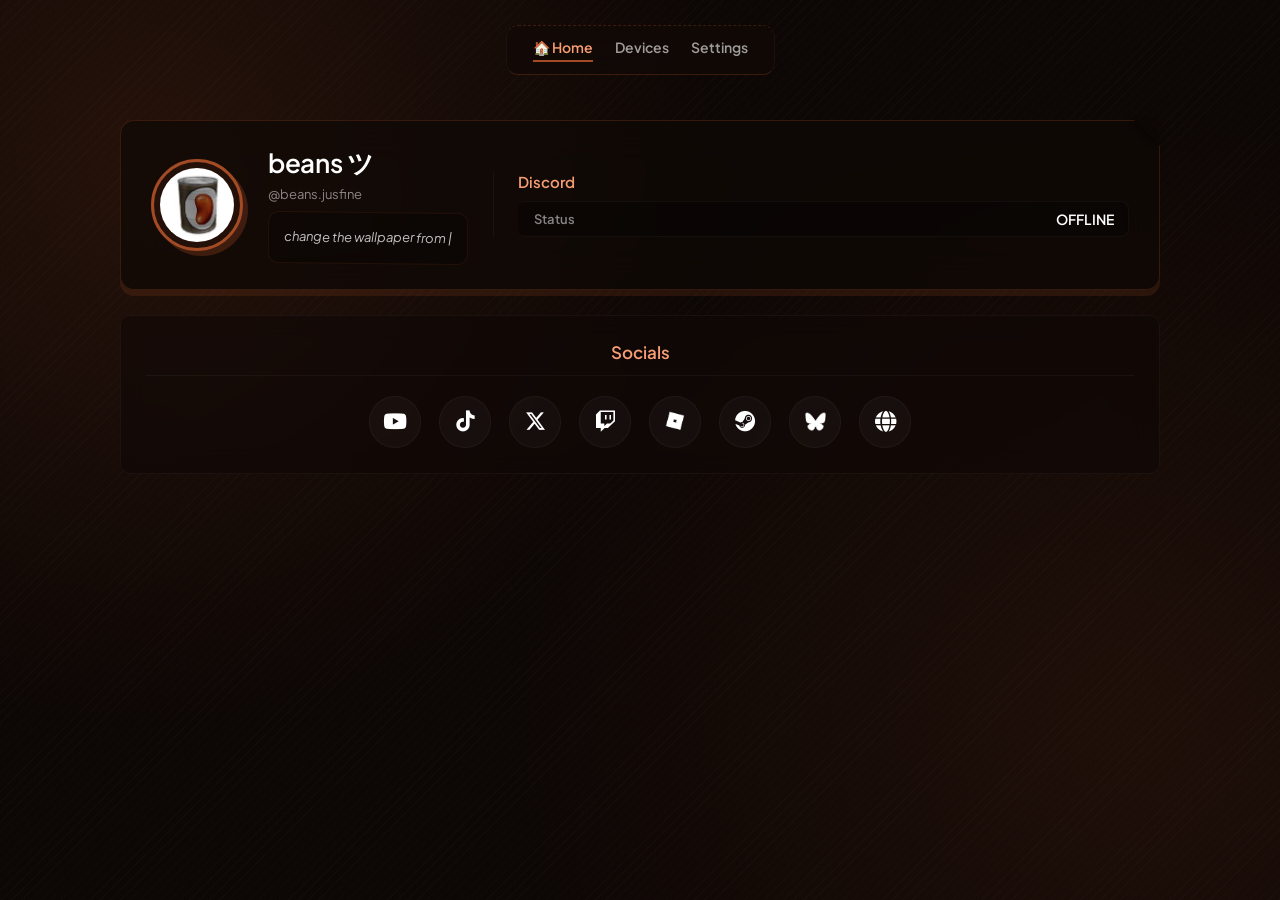
==== index.html @ 4b9abac9 "Updated the "secret" easter egg" ====
<!DOCTYPE html>
<html lang="en">
<head>
    <meta charset="UTF-8">
    <meta name="viewport" content="width=device-width, initial-scale=1.0">
    <title>beans ツ</title>
    <link rel="preconnect" href="https://fonts.googleapis.com">
    <link rel="preconnect" href="https://fonts.gstatic.com" crossorigin>
    <link href="https://fonts.googleapis.com/css2?family=Fraunces:opsz,wght@9..144,500;9..144,600;9..144,700&family=Inter:wght@400;500;600;700&family=Plus+Jakarta+Sans:wght@400;500;600;700&family=Press+Start+2P&family=Roboto:wght@400;500;700&display=swap" rel="stylesheet">
    <link rel="stylesheet" href="https://cdnjs.cloudflare.com/ajax/libs/font-awesome/6.5.2/css/all.min.css">
    <link rel="stylesheet" href="./style.css">
    <noscript><style>body { opacity: 1 !important; }</style></noscript>
</head>
<body>

    <nav class="nav-bar">
        <a href="index.html" class="nav-item active" data-i18n="navHome">🏠 Home</a>
        <a href="devices.html" class="nav-item" data-i18n="navDevices">Devices</a>
        <a href="beans-stuff.html" class="nav-item nav-secret" data-i18n="navBeansStuff">🫘 Beans Stuff</a>
        <a href="settings.html" class="nav-item" data-i18n="navSettings">Settings</a>
    </nav>

    <div class="dashboard-container">
        
        <aside class="profile-card">
            <div class="avatar-ring" id="avatar-ring">
                <img src="icons/pfp.png" alt="Beans's Avatar" class="profile-avatar">
            </div>
            <div class="profile-card-info">
                <h1 class="profile-name">beans ツ</h1>
                <p class="profile-tag">@beans.jusfine</p>
                <div class="quote-bubble">
                    <p data-i18n="quote">"i am just a can of beans, what did you think I was?"</p>
                </div>
            </div>
            <div class="profile-card-status">
                <h3 class="box-title" data-i18n="titleDiscord">Discord</h3>
                <div class="activity-matrix">

                    <div class="activity-node dnd">
                        <span class="node-label">Status</span>
                        <span class="node-value" id="discord-status">OFFLINE</span>
                    </div>

                    <div class="activity-node gaming" id="activity-node" style="display: none; flex-direction: column; align-items: stretch; gap: 6px;">
                        <div style="display: flex; justify-content: space-between; align-items: center;">
                            <span class="node-label" id="activity-label">Playing / Watching</span>
                            <span class="node-value" id="activity-value">Nothing rn</span>
                        </div>
                        <div class="spotify-progress" id="activity-progress" style="display: none; align-items: center; gap: 8px;">
                            <span id="activity-elapsed" style="font-size: 10px; opacity: 0.6; min-width: 32px;">0:00</span>
                            <div class="spotify-bar-container" style="margin-top: 0; flex: 1;">
                                <div class="spotify-bar" id="activity-bar-fill"></div>
                            </div>
                            <span id="activity-total" style="font-size: 10px; opacity: 0.6; min-width: 32px; text-align: right;">0:00</span>
                        </div>
                    </div>

                    <div class="activity-node spotify" id="spotify-node" style="display: none; align-items: center; gap: 12px; margin-top: 8px;">
                        <img src="" alt="Album Art" id="spotify-art" style="width: 42px; height: 42px; border-radius: 6px; object-fit: cover; flex-shrink: 0;">
                        <div style="display: flex; flex-direction: column; gap: 2px; flex: 1; min-width: 160px;">
                            <span class="node-label" style="font-size: 11px; opacity: 0.7;">Listening to Spotify</span>
                            <span class="node-value" id="spotify-title" style="font-size: 13px; font-weight: 600; line-height: 1.2;">Track Title</span>
                            <span id="spotify-artist" style="font-size: 11px; opacity: 0.8;">by Artist</span>
                            <div class="spotify-progress" style="display: flex; align-items: center; gap: 8px; margin-top: 4px;">
                                <span id="spotify-elapsed" style="font-size: 10px; opacity: 0.6; min-width: 32px;">0:00</span>
                                <div class="spotify-bar-container" style="margin-top: 0; flex: 1;">
                                    <div class="spotify-bar" id="spotify-bar-fill"></div>
                                </div>
                                <span id="spotify-total" style="font-size: 10px; opacity: 0.6; min-width: 32px; text-align: right;">0:00</span>
                            </div>
                        </div>
                    </div>

                </div>
            </div>
        </aside>

        <main class="content-stream">
            
            <section id="home" class="page-section">
                
                <section class="dash-box">
                    <h3 class="box-title box-title-center" data-i18n="titleSocials">Socials</h3>
                    <div class="link-strips">
                        <a href="https://youtube.com/@beans.jusfine?si=p0Y1LlmMPey6sGk3" target="_blank" rel="noopener noreferrer" class="strip-item">
                            <i class="fa-brands fa-youtube"></i>
                            <span class="social-label">YouTube</span>
                        </a>
                        <a href="javascript:void(0)" onclick="openTikTokModal()" class="strip-item">
                            <i class="fa-brands fa-tiktok"></i>
                            <span class="social-label">TikTok</span>
                        </a>
                        <a href="https://x.com/beans_jusfine" target="_blank" rel="noopener noreferrer" class="strip-item">
                            <i class="fa-brands fa-x-twitter"></i>
                            <span class="social-label">X / Twitter</span>
                        </a>
                        <a href="https://www.twitch.tv/beansjusfinettv" target="_blank" rel="noopener noreferrer" class="strip-item">
                            <i class="fa-brands fa-twitch"></i>
                            <span class="social-label">Twitch</span>
                        </a>
                        <a href="https://www.roblox.com/users/4248417181/profile" target="_blank" rel="noopener noreferrer" class="strip-item">
                            <img src="icons/roblox.png" alt="Roblox" class="strip-icon-img">
                            <span class="social-label">Roblox</span>
                        </a>
                        <a href="https://steamcommunity.com/id/beans_jusfine/" target="_blank" rel="noopener noreferrer" class="strip-item">
                            <i class="fa-brands fa-steam"></i>
                            <span class="social-label">Steam</span>
                        </a>
                        <a href="https://bsky.app/profile/beans-jusfine.bsky.social" target="_blank" rel="noopener noreferrer" class="strip-item">
                            <img src="icons/bsky.png" alt="Bluesky" class="strip-icon-img">
                            <span class="social-label">Bluesky</span>
                        </a>
                        <a href="https://sites.google.com/view/beans-games" target="_blank" rel="noopener noreferrer" class="strip-item">
                            <i class="fa-solid fa-globe"></i>
                            <span class="social-label">Unblocked Games Site</span>
                        </a>
                    </div>
                </section>

            </section>

        </main>
    </div>

    <div id="tiktok-modal" style="display: none; position: fixed; inset: 0; background: rgba(0, 0, 0, 0.4); backdrop-filter: blur(8px); -webkit-backdrop-filter: blur(8px); z-index: 1000; align-items: center; justify-content: center; padding: 20px;">
        <div style="background: rgba(var(--accent-rgb), 0.25); border: 1px solid rgba(255, 255, 255, 0.15); border-radius: 16px; padding: 20px; width: 100%; max-width: 320px; box-shadow: 0 8px 32px rgba(0,0,0,0.3); backdrop-filter: blur(12px); -webkit-backdrop-filter: blur(12px); color: #fff; position: relative;">
            <div style="display: flex; justify-content: space-between; align-items: center; margin-bottom: 16px;">
                <h4 style="margin: 0; font-size: 18px; font-weight: 600;">TikTok</h4>
                <button onclick="closeTikTokModal()" style="background: none; border: none; color: rgba(255, 255, 255, 0.8); font-size: 18px; cursor: pointer; padding: 0; line-height: 1;">✕</button>
            </div>
            <div style="display: flex; flex-direction: column; gap: 10px;">
                <a href="https://www.tiktok.com/@beans.jusfine" target="_blank" rel="noopener noreferrer" style="color: var(--accent-glow); text-decoration: underline; font-size: 14px; font-weight: 500;">Main Account</a>
                <a href="https://www.tiktok.com/@6splus.hype" target="_blank" rel="noopener noreferrer" style="color: var(--accent-glow); text-decoration: underline; font-size: 14px; font-weight: 500;">Alt Account</a>
            </div>
        </div>
    </div>

    <script src="./settings.js"></script>
    <script>
        const DISCORD_ID = "1157101597000749086"; 

        function openTikTokModal() {
            document.getElementById('tiktok-modal').style.display = 'flex';
        }

        function closeTikTokModal() {
            document.getElementById('tiktok-modal').style.display = 'none';
        }

        window.onclick = function(event) {
            const modal = document.getElementById('tiktok-modal');
            if (event.target === modal) {
                closeTikTokModal();
            }
        };

        async function fetchLanyardData() {
            try {
                const res = await fetch(`https://api.lanyard.rest/v1/users/${DISCORD_ID}`);
                const response = await res.json();
                
                if (!response.success || !response.data) return;
                const data = response.data;
                
                const avatarRing = document.getElementById('avatar-ring');
                if (avatarRing) {
                    const status = data.discord_status || 'offline';
                    avatarRing.classList.remove('online', 'idle', 'dnd', 'offline');
                    avatarRing.classList.add(status);
                }

                const statusEl = document.getElementById('discord-status');
                statusEl.innerText = data.discord_status.toUpperCase().replace('DND', 'DO NOT DISTURB');
                
                const activityNode = document.getElementById('activity-node');
                const activityValue = document.getElementById('activity-value');
                const activityProgress = document.getElementById('activity-progress');
                
                if (data.activities && data.activities.length > 0) {
                    const customAct = data.activities.find(act => 
                        act.id !== 'spotify' && 
                        act.name.toLowerCase() !== 'spotify' && 
                        act.type !== 4
                    );
                    if (customAct) {
                        activityValue.innerText = customAct.details ? `${customAct.name} (${customAct.details})` : customAct.name;
                        activityNode.style.display = 'flex';

                        // Not every Rich Presence integration provides timestamps
                        // (e.g. many games only send a start time, some send none at all).
                        if (customAct.timestamps && customAct.timestamps.start && customAct.timestamps.end) {
                            trackedTimestamps.activity = { start: customAct.timestamps.start, end: customAct.timestamps.end };
                            activityProgress.style.display = 'flex';
                        } else {
                            trackedTimestamps.activity = null;
                            activityProgress.style.display = 'none';
                        }
                    } else {
                        activityNode.style.display = 'none';
                        trackedTimestamps.activity = null;
                    }
                } else {
                    activityNode.style.display = 'none';
                    trackedTimestamps.activity = null;
                }
                
                const spotifyNode = document.getElementById('spotify-node');
                if (data.listening_to_spotify && data.spotify) {
                    document.getElementById('spotify-art').src = data.spotify.album_art_url;
                    document.getElementById('spotify-title').innerText = data.spotify.track_id ? data.spotify.song : 'Track Title';
                    document.getElementById('spotify-artist').innerText = `by ${data.spotify.artist}`;
                    spotifyNode.style.display = 'flex';

                    if (data.spotify.timestamps && data.spotify.timestamps.start && data.spotify.timestamps.end) {
                        trackedTimestamps.spotify = { start: data.spotify.timestamps.start, end: data.spotify.timestamps.end };
                    } else {
                        trackedTimestamps.spotify = null;
                    }

                    if (data.spotify.track_id) {
                        spotifyNode.dataset.url = `https://open.spotify.com/track/${data.spotify.track_id}`;
                        spotifyNode.dataset.label = data.spotify.song || 'this track';
                        spotifyNode.style.cursor = 'pointer';
                    } else {
                        delete spotifyNode.dataset.url;
                        spotifyNode.style.cursor = 'default';
                    }
                } else {
                    spotifyNode.style.display = 'none';
                    trackedTimestamps.spotify = null;
                }

                updateProgressBars();
            } catch (err) {
                console.error("Failed linking live presence profiles:", err);
            }
        }

        function handleActivityClick(e) {
            const node = e.currentTarget;
            const url = node.dataset.url;
            if (!url) return;
            const label = node.dataset.label || 'this';
            if (window.confirm(`Open "${label}" in a new tab?`)) {
                window.open(url, '_blank', 'noopener,noreferrer');
            }
        }

        function formatTime(ms) {
            const totalSeconds = Math.max(0, Math.floor(ms / 1000));
            const minutes = Math.floor(totalSeconds / 60);
            const seconds = totalSeconds % 60;
            return `${minutes}:${seconds.toString().padStart(2, '0')}`;
        }

        const trackedTimestamps = { spotify: null, activity: null };

        function updateProgressBars() {
            const now = Date.now();

            if (trackedTimestamps.spotify) {
                const { start, end } = trackedTimestamps.spotify;
                const elapsed = Math.min(Math.max(now - start, 0), end - start);
                const percent = (elapsed / (end - start)) * 100;
                document.getElementById('spotify-elapsed').innerText = formatTime(elapsed);
                document.getElementById('spotify-total').innerText = formatTime(end - start);
                document.getElementById('spotify-bar-fill').style.width = percent + '%';
            }

            if (trackedTimestamps.activity) {
                const { start, end } = trackedTimestamps.activity;
                const elapsed = Math.min(Math.max(now - start, 0), end - start);
                const percent = (elapsed / (end - start)) * 100;
                document.getElementById('activity-elapsed').innerText = formatTime(elapsed);
                document.getElementById('activity-total').innerText = formatTime(end - start);
                document.getElementById('activity-bar-fill').style.width = percent + '%';
            }
        }

        document.getElementById('spotify-node').addEventListener('click', handleActivityClick);

        fetchLanyardData();
        setInterval(fetchLanyardData, 6000);
        setInterval(updateProgressBars, 1000);
    </script>

</body>
</html>
---- style.css ----
:root {
    --accent: #a34b25;
    --accent-glow: #f79d74;
    --accent-rgb: 163, 75, 37;
    --bg-color: #0c0604;
    --text-color: #ffffff;
    --card-bg: rgba(15, 9, 7, 0.7);
    --box-bg: rgba(15, 9, 7, 0.55);
    --overlay-bg: rgba(0, 0, 0, 0.25);
    --nav-bg: rgba(18, 10, 7, 0.65);
    --dropdown-bg: rgba(18, 10, 7, 0.8);
    --border-soft: rgba(255, 255, 255, 0.04);
    --blur-strong: 22px;
    --blur-medium: 12px;
    --blur-nav: 18px;
    --font-family: 'Plus Jakarta Sans', sans-serif;
    --display-font: 'Fraunces', Georgia, serif;
}

* {
    margin: 0;
    padding: 0;
    box-sizing: border-box;
    font-family: var(--font-family);
    color: var(--text-color);
    scroll-behavior: smooth;
}

body {
    min-height: 100vh;
    background-color: var(--bg-color);
    background-image:
        radial-gradient(circle at 12% 18%, rgba(var(--accent-rgb), 0.16) 0%, transparent 42%),
        radial-gradient(circle at 88% 80%, rgba(var(--accent-rgb), 0.12) 0%, transparent 46%),
        repeating-linear-gradient(135deg, rgba(255, 255, 255, 0.015) 0px, rgba(255, 255, 255, 0.015) 1px, transparent 1px, transparent 7px);
    background-attachment: fixed;
    display: flex;
    justify-content: center;
    padding: 120px 20px 60px 20px;
    overflow-x: hidden;
    opacity: 0;
    transition: background-color 0.3s ease, color 0.3s ease, opacity 0.3s ease;
}

body.page-loaded {
    opacity: 1;
}

body.fade-out {
    opacity: 0;
}

body::after {
    content: "";
    position: fixed;
    inset: 0;
    z-index: -1;
    pointer-events: none;
    background-image: url("data:image/svg+xml,%3Csvg xmlns='http://www.w3.org/2000/svg' width='120' height='120'%3E%3Cfilter id='n'%3E%3CfeTurbulence type='fractalNoise' baseFrequency='0.9' numOctaves='2' stitchTiles='stitch'/%3E%3C/filter%3E%3Crect width='100%25' height='100%25' filter='url(%23n)'/%3E%3C/svg%3E");
    background-repeat: repeat;
    opacity: 0.035;
    mix-blend-mode: overlay;
}

.nav-bar {
    position: fixed;
    top: 25px;
    z-index: 1000;
    display: flex;
    gap: 22px;
    background: var(--nav-bg);
    backdrop-filter: blur(var(--blur-nav));
    -webkit-backdrop-filter: blur(var(--blur-nav));
    padding: 12px 26px;
    border-radius: 12px;
    border: 1px solid var(--border-soft);
    border-bottom: 1px solid rgba(var(--accent-rgb), 0.3);
    border-top: 1px dashed rgba(var(--accent-rgb), 0.3);
    transition: top 0.3s ease, bottom 0.3s ease, padding 0.3s ease;
}

.nav-item {
    text-decoration: none;
    font-size: 14px;
    font-weight: 600;
    opacity: 0.6;
    padding-bottom: 4px;
    border-bottom: 2px solid transparent;
    transition: opacity 0.25s ease, border-color 0.25s ease, color 0.25s ease;
}

.nav-item:hover, .nav-item.active {
    opacity: 1;
    color: var(--accent-glow);
    border-bottom-color: var(--accent);
}

.dashboard-container {
    width: 100%;
    max-width: 1040px;
    display: flex;
    flex-direction: column;
    gap: 25px;
}

.profile-card-compact {
    align-self: flex-start;
}

.profile-card {
    background: var(--card-bg);
    backdrop-filter: blur(var(--blur-strong));
    -webkit-backdrop-filter: blur(var(--blur-strong));
    border-radius: 14px;
    border: 1px solid rgba(var(--accent-rgb), 0.25);
    padding: 25px 30px;
    text-align: left;
    display: flex;
    flex-direction: row;
    align-items: center;
    flex-wrap: wrap;
    gap: 25px;
    box-shadow: 0 6px 0 rgba(var(--accent-rgb), 0.18);
    position: relative;
}

.profile-card-status {
    flex: 1;
    min-width: 260px;
    border-left: 1px solid var(--border-soft);
    padding-left: 24px;
}

.profile-card-status .box-title {
    margin-bottom: 10px;
    padding-bottom: 0;
    border-bottom: none;
    font-size: 15px;
}

.profile-card-status .activity-matrix {
    gap: 8px;
}

.profile-card-status .activity-node {
    padding: 8px 14px;
}

.profile-card::after {
    content: "";
    position: absolute;
    top: -1px;
    right: -1px;
    width: 0;
    height: 0;
    border-style: solid;
    border-width: 0 26px 26px 0;
    border-color: transparent var(--bg-color) transparent transparent;
    filter: drop-shadow(-2px 2px 3px rgba(0, 0, 0, 0.35));
    border-top-right-radius: 14px;
}

.profile-card .avatar-ring {
    flex-shrink: 0;
    margin-bottom: 0;
    width: 92px;
    height: 92px;
}

.profile-card-info {
    display: flex;
    flex-direction: column;
    min-width: 0;
}

.profile-card .quote-bubble {
    margin-top: 10px;
    max-width: 480px;
}

.avatar-ring {
    width: 130px;
    height: 130px;
    background: rgba(var(--accent-rgb), 0.1);
    border: 3px solid var(--accent);
    box-shadow: 5px 5px 0 rgba(var(--accent-rgb), 0.3);
    border-radius: 50%;
    padding: 6px;
    margin-bottom: 20px;
    position: relative;
    cursor: pointer;
    transition: border-color 0.4s ease, box-shadow 0.4s ease;
}

@keyframes beanWobble {
    0% { transform: scale(1) rotate(0deg); }
    25% { transform: scale(0.92, 1.08) rotate(-4deg); }
    50% { transform: scale(1.06, 0.94) rotate(3deg); }
    75% { transform: scale(0.97, 1.03) rotate(-2deg); }
    100% { transform: scale(1) rotate(0deg); }
}

.avatar-ring.wobble {
    animation: beanWobble 0.6s ease;
}

@keyframes beanFall {
    0% { transform: rotate(0deg); }
    15% { transform: rotate(-8deg); }
    30% { transform: rotate(-3deg); }
    70% { transform: rotate(96deg); }
    85% { transform: rotate(84deg); }
    100% { transform: rotate(90deg); }
}

.avatar-ring.fallen .profile-avatar {
    transform: rotate(90deg);
    animation: beanFall 1.1s ease-in-out forwards;
}

@keyframes beanFloat {
    0% { transform: translate(0, 0) scale(0.6); opacity: 0; }
    15% { opacity: 1; }
    100% { transform: translate(var(--tx), -70px) scale(1); opacity: 0; }
}

.bean-particle {
    position: absolute;
    font-size: 18px;
    pointer-events: none;
    animation: beanFloat 1s ease-out forwards;
    z-index: 5;
}

.avatar-ring.online {
    border-color: #23a55a;
    box-shadow: 5px 5px 0 rgba(35, 165, 90, 0.35);
}

.avatar-ring.idle {
    border-color: #f0b232;
    box-shadow: 5px 5px 0 rgba(240, 178, 50, 0.35);
}

.avatar-ring.dnd {
    border-color: #f23f43;
    box-shadow: 5px 5px 0 rgba(242, 63, 67, 0.35);
}

.avatar-ring.offline {
    border-color: #80848e;
    box-shadow: 5px 5px 0 rgba(128, 132, 142, 0.25);
}

.profile-avatar {
    width: 100%;
    height: 100%;
    object-fit: cover;
    border-radius: 50%;
}

.profile-name {
    font-family: var(--font-family);
    font-size: 26px;
    font-weight: 600;
    letter-spacing: -0.3px;
    color: var(--text-color);
}

.profile-tag {
    font-size: 13px;
    opacity: 0.5;
    margin-top: 4px;
}

.quote-bubble {
    background: var(--overlay-bg);
    padding: 15px;
    border-radius: 10px;
    border: 1px solid rgba(var(--accent-rgb), 0.15);
    transform: rotate(0.6deg);
}

.quote-bubble p {
    font-size: 13px;
    line-height: 1.5;
    opacity: 0.75;
    font-style: italic;
}

.quote-bubble p.typing::after {
    content: '|';
    display: inline-block;
    margin-left: 2px;
    animation: blinkCursor 0.8s steps(2, start) infinite;
}

@keyframes blinkCursor {
    to { visibility: hidden; }
}

.content-stream {
    display: grid;
    grid-template-columns: repeat(auto-fit, minmax(280px, 1fr));
    gap: 20px;
    align-items: start;
}

.page-section {
    display: contents;
}

.dash-box {
    background: var(--box-bg);
    backdrop-filter: blur(var(--blur-medium));
    -webkit-backdrop-filter: blur(var(--blur-medium));
    border-radius: 10px;
    border: 1px solid var(--border-soft);
    padding: 25px;
    transition: border 0.3s ease;
}

.dash-box:hover {
    border-color: rgba(var(--accent-rgb), 0.3);
}

.box-title {
    font-family: var(--font-family);
    font-size: 17px;
    font-weight: 600;
    margin-bottom: 20px;
    padding-bottom: 12px;
    border-bottom: 1px solid var(--border-soft);
    color: var(--accent-glow);
    display: flex;
    align-items: center;
    gap: 8px;
}

.box-title-center {
    justify-content: center;
}

.spotify-card {
    display: flex;
    align-items: center;
    gap: 16px;
    background: var(--overlay-bg);
    padding: 16px;
    border-radius: 8px;
    border: 1px solid rgba(255, 255, 255, 0.02);
}

.spotify-art {
    width: 64px;
    height: 64px;
    border-radius: 6px;
    object-fit: cover;
    border: 1px solid rgba(255, 255, 255, 0.1);
}

.spotify-info {
    display: flex;
    flex-direction: column;
    flex-grow: 1;
    gap: 4px;
    overflow: hidden;
}

.spotify-song-title {
    font-size: 15px;
    font-weight: 700;
    white-space: nowrap;
    overflow: hidden;
    text-overflow: ellipsis;
    color: var(--text-color);
}

.spotify-artist-name {
    font-size: 13px;
    opacity: 0.6;
    white-space: nowrap;
    overflow: hidden;
    text-overflow: ellipsis;
}

.spotify-bar-container {
    width: 100%;
    height: 4px;
    background: rgba(255, 255, 255, 0.1);
    border-radius: 4px;
    margin-top: 6px;
    overflow: hidden;
}

.spotify-bar {
    height: 100%;
    width: 0%;
    background: var(--accent);
    border-radius: 4px;
    transition: width 1s linear;
}

.activity-matrix {
    display: flex;
    flex-direction: column;
    gap: 12px;
}

.activity-node {
    display: flex;
    justify-content: space-between;
    align-items: center;
    background: var(--overlay-bg);
    padding: 12px 20px;
    border-radius: 8px;
    border: 1px solid var(--border-soft);
    border-left: 2px solid transparent;
}

.node-label {
    font-size: 13px;
    font-weight: 600;
    opacity: 0.5;
}

.node-value {
    font-size: 14px;
    font-weight: 600;
}

.activity-node.gaming { border-left-color: var(--accent); }
.activity-node.gaming .node-value { color: var(--accent-glow); }
.activity-node.coding { border-left-color: var(--accent); }
.activity-node.coding .node-value { color: var(--accent-glow); }

.link-strips {
    display: flex;
    flex-direction: row;
    flex-wrap: wrap;
    justify-content: center;
    gap: 18px;
}

.strip-item {
    display: flex;
    align-items: center;
    justify-content: center;
    width: 52px;
    height: 52px;
    border-radius: 50%;
    background: rgba(255, 255, 255, 0.03);
    text-decoration: none;
    border: 1px solid var(--border-soft);
    transition: background 0.2s ease, border-color 0.2s ease, transform 0.2s ease, box-shadow 0.2s ease;
}

.strip-item i {
    font-size: 21px;
    color: var(--text-color);
}

.strip-icon-img {
    width: 21px;
    height: 21px;
    object-fit: contain;
    filter: brightness(0) invert(1);
}

.strip-item:hover {
    background: rgba(var(--accent-rgb), 0.18);
    border-color: rgba(var(--accent-rgb), 0.45);
    transform: translateY(-3px);
    box-shadow: 0 0 16px rgba(var(--accent-rgb), 0.35);
}

.spec-grid {
    display: grid;
    grid-template-columns: repeat(auto-fit, minmax(200px, 1fr));
    gap: 12px;
}

.spec-item {
    background: var(--overlay-bg);
    padding: 20px;
    border-radius: 8px;
    border: 1px solid var(--border-soft);
    border-left: 2px solid transparent;
    display: flex;
    align-items: center;
    gap: 15px;
}

.spec-icon {
    font-size: 22px;
    color: var(--accent-glow);
}

.spec-item[href] {
    text-decoration: none;
    cursor: pointer;
    transition: background 0.2s ease, border-color 0.2s ease;
}

.spec-item[href]:hover {
    background: rgba(var(--accent-rgb), 0.1);
    border-left-color: var(--accent);
}

.settings-list {
    display: flex;
    flex-direction: column;
    gap: 8px;
}

.setting-row {
    display: flex;
    justify-content: space-between;
    align-items: center;
    padding: 12px 16px;
    background: var(--overlay-bg);
    border-radius: 8px;
    border: 1px solid var(--border-soft);
    font-size: 14px;
}

.dropdown-control {
    background: var(--dropdown-bg);
    border: 1px solid rgba(var(--accent-rgb), 0.4);
    color: var(--accent-glow);
    border-radius: 6px;
    padding: 6px 14px;
    font-size: 13px;
    outline: none;
    cursor: pointer;
    font-weight: 500;
}

.dropdown-control option {
    background: var(--bg-color);
    color: var(--text-color);
}

.switch {
    position: relative;
    display: inline-block;
    width: 42px;
    height: 24px;
}

.switch input {
    opacity: 0;
    width: 0;
    height: 0;
}

.slider {
    position: absolute;
    cursor: pointer;
    inset: 0;
    background-color: rgba(255, 255, 255, 0.15);
    transition: 0.25s ease;
    border-radius: 24px;
    border: 1px solid rgba(255, 255, 255, 0.08);
}

.slider:before {
    position: absolute;
    content: "";
    height: 18px;
    width: 18px;
    left: 2px;
    bottom: 2px;
    background-color: #ffffff;
    transition: 0.25s ease;
    border-radius: 50%;
}

input:checked + .slider {
    background-color: var(--accent);
    border-color: rgba(var(--accent-rgb), 0.6);
}

input:checked + .slider:before {
    transform: translateX(18px);
}

@media (max-width: 768px) {
    .content-stream {
        grid-template-columns: 1fr;
    }
    .profile-card,
    .profile-card-compact {
        flex-direction: column;
        text-align: center;
        align-items: center;
    }
    .profile-card .quote-bubble {
        max-width: 100%;
    }
    .profile-card-status {
        border-left: none;
        border-top: 1px solid var(--border-soft);
        padding-left: 0;
        padding-top: 20px;
        width: 100%;
        text-align: left;
    }
    body {
        padding-top: 100px;
    }
}

/* ===================================================
   Settings-driven overrides
   Each block below is toggled by a class on <body>,
   applied live by settings.js from the saved preferences.
   =================================================== */

/* --- Dark Mode / Light Mode --- */
body.light-mode {
    --bg-color: #f7efe8;
    --text-color: #2a1a12;
    --card-bg: rgba(255, 250, 245, 0.75);
    --box-bg: rgba(255, 250, 245, 0.65);
    --overlay-bg: rgba(0, 0, 0, 0.05);
    --nav-bg: rgba(255, 250, 245, 0.8);
    --dropdown-bg: rgba(255, 250, 245, 0.92);
    --border-soft: rgba(0, 0, 0, 0.07);
}

body.light-mode .avatar-ring.offline {
    box-shadow: 5px 5px 0 rgba(128, 132, 142, 0.3);
}

body.light-mode .strip-icon-img {
    filter: brightness(0) invert(0);
}

/* --- Accent Color --- */
body.accent-blue {
    --accent: #3d7bf5;
    --accent-glow: #8ab4ff;
    --accent-rgb: 61, 123, 245;
}

body.accent-purple {
    --accent: #9b5de5;
    --accent-glow: #c9a6f0;
    --accent-rgb: 155, 93, 229;
}

body.accent-black {
    --accent: #1a1a1a;
    --accent-glow: #d8d8d8;
    --accent-rgb: 20, 20, 20;
}

/* --- Font --- */
body.font-google-sans {
    --font-family: 'Google Sans', Roboto, Arial, sans-serif;
}

body.font-inter {
    --font-family: 'Inter', sans-serif;
}

body.font-pixel {
    --font-family: 'Press Start 2P', 'Courier New', monospace;
}

/* Press Start 2P renders much bigger than other fonts at the same px size,
   so scale down the key text elements specifically for this font. */
body.font-pixel .nav-item { font-size: 11px; }
body.font-pixel .profile-name { font-size: 15px; }
body.font-pixel .profile-tag { font-size: 10px; }
body.font-pixel .quote-bubble p { font-size: 10px; }
body.font-pixel .box-title { font-size: 12px; }
body.font-pixel .profile-card-status .box-title { font-size: 11px; }
body.font-pixel .node-label { font-size: 10px; }
body.font-pixel .node-value { font-size: 11px; }
body.font-pixel .spotify-song-title { font-size: 11px; }
body.font-pixel .spotify-artist-name { font-size: 10px; }
body.font-pixel .setting-row { font-size: 11px; }
body.font-pixel .dropdown-control { font-size: 10px; }
body.font-pixel .spec-text { font-size: 11px !important; }
body.font-pixel .fig-caption { font-size: 9px !important; }

/* --- Bold Font --- */
body.bold-font,
body.bold-font * {
    font-weight: 700 !important;
}

/* --- Small Pagebar --- */
body.small-pagebar .nav-bar {
    padding: 8px 18px;
    gap: 14px;
}

body.small-pagebar .nav-item {
    font-size: 12px;
}

/* --- Pagebar Position --- */
body.pagebar-bottom .nav-bar {
    top: auto;
    bottom: 25px;
}

body.pagebar-bottom {
    padding-top: 60px;
    padding-bottom: 110px;
}

/* --- Social labels: always hidden (icon-only design, index.html only) --- */
.social-label {
    display: none;
}

/* --- Show Figcaptions (secondary descriptive text) --- */
body.hide-figcaptions .fig-caption {
    display: none;
}

/* --- Wallpaper --- */
body.wallpaper-clouds {
    background-image:
        radial-gradient(circle at 20% 20%, rgba(255, 255, 255, 0.10) 0%, transparent 50%),
        radial-gradient(circle at 80% 65%, rgba(200, 220, 255, 0.08) 0%, transparent 55%);
    background-color: #10161c;
}

body.wallpaper-dark {
    background-image: none;
    background-color: #050302;
}

/* --- Wallpaper: Beans / Black Beans / onn is peak vro (faint image layer, doesn't replace the base background) --- */
body {
    position: relative;
}

body::before {
    content: "";
    position: fixed;
    inset: 0;
    z-index: -1;
    pointer-events: none;
    background-image: var(--wallpaper-image, none);
    background-size: cover;
    background-position: center;
    opacity: 0;
    transition: opacity 0.4s ease;
}

body.wallpaper-beans {
    --wallpaper-image: url('icons/beans.png');
}

body.wallpaper-black-beans {
    --wallpaper-image: url('icons/black-beans.png');
}

body.wallpaper-onn-peak {
    --wallpaper-image: url('icons/le-onn-peak.png');
}

body.wallpaper-blue {
    --wallpaper-image: url('icons/blue-wallpaper.png');
}

body.wallpaper-beans::before,
body.wallpaper-black-beans::before,
body.wallpaper-blue::before {
    opacity: 0.2;
}

body.wallpaper-onn-peak::before {
    opacity: 0.06;
}

body.no-wallpaper-blur.wallpaper-beans::before,
body.no-wallpaper-blur.wallpaper-black-beans::before,
body.no-wallpaper-blur.wallpaper-onn-peak::before,
body.no-wallpaper-blur.wallpaper-blue::before {
    opacity: 0;
}

/* --- Secret "Beans Stuff" nav link: only visible while a Beans wallpaper is active --- */
.nav-item.nav-secret {
    display: none;
}

body.wallpaper-beans .nav-item.nav-secret,
body.wallpaper-black-beans .nav-item.nav-secret {
    display: inline-block;
}

/* --- Blur Effect (UI glass blur) --- */
body.no-blur .nav-bar,
body.no-blur .profile-card,
body.no-blur .dash-box {
    backdrop-filter: none !important;
    -webkit-backdrop-filter: none !important;
}

/* --- Wallpaper Blur (ambient background layer) --- */
body.no-wallpaper-blur {
    background-image: none;
    background-color: var(--bg-color);
}

/* --- Reduced Animation / Low-End Mode --- */
body.reduced-motion,
body.reduced-motion *,
body.reduced-motion *::before,
body.reduced-motion *::after {
    animation: none !important;
    transition: none !important;
}

body.low-end .dash-box:hover,
body.low-end .strip-item:hover {
    transform: none;
}
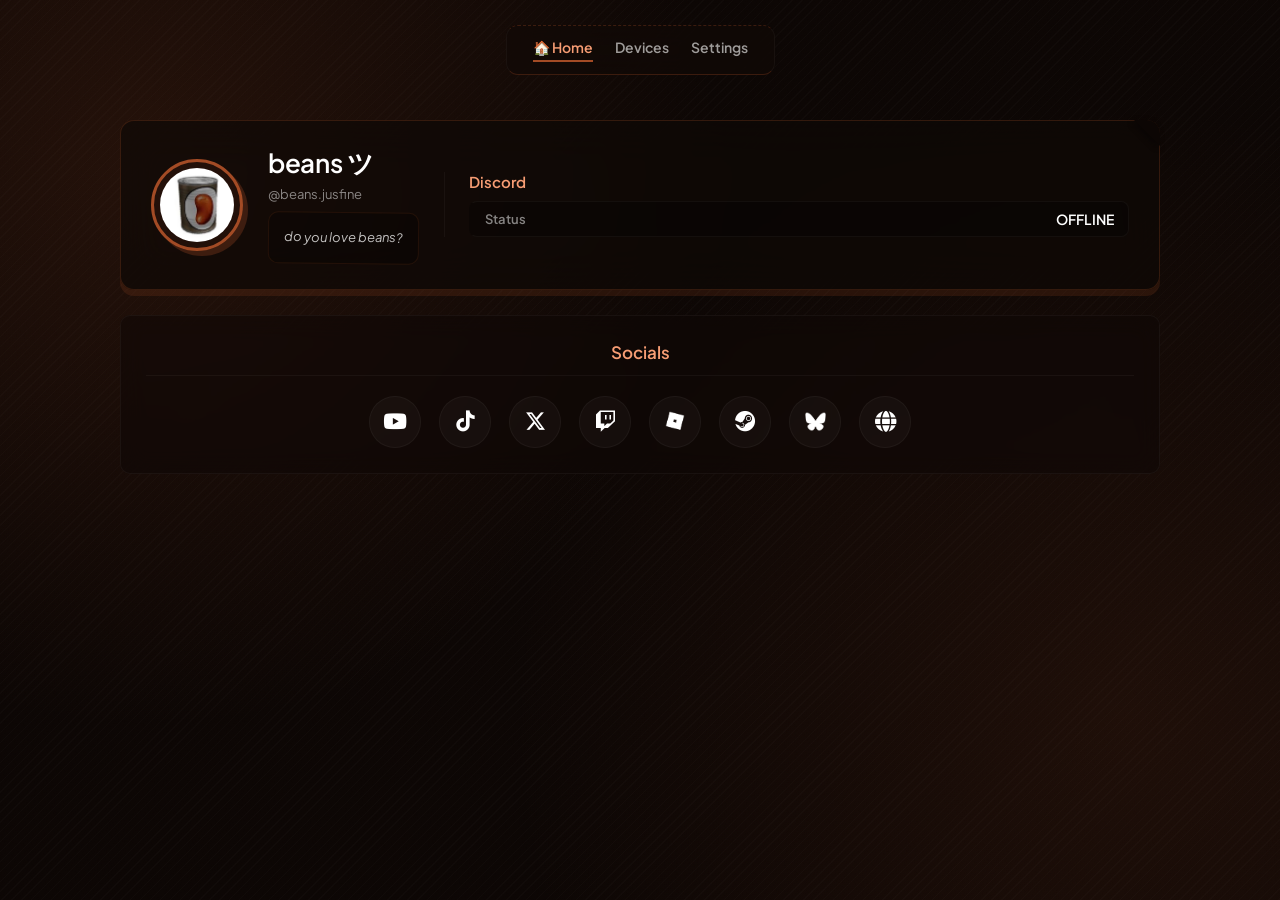
==== commit a8781e4e: "english remains in spanish and french (fixed)" ====
--- a/index.html
+++ b/index.html
@@ -38,13 +38,13 @@
                 <div class="activity-matrix">
 
                     <div class="activity-node dnd">
-                        <span class="node-label">Status</span>
-                        <span class="node-value" id="discord-status">OFFLINE</span>
+                        <span class="node-label" data-i18n="nodeStatus">Status</span>
+                        <span class="node-value" id="discord-status" data-i18n="statusOffline">OFFLINE</span>
                     </div>
 
                     <div class="activity-node gaming" id="activity-node" style="display: none; flex-direction: column; align-items: stretch; gap: 6px;">
                         <div style="display: flex; justify-content: space-between; align-items: center;">
-                            <span class="node-label" id="activity-label">Playing / Watching</span>
+                            <span class="node-label" id="activity-label" data-i18n="nodeActivity">Playing / Watching</span>
                             <span class="node-value" id="activity-value">Nothing rn</span>
                         </div>
                         <div class="spotify-progress" id="activity-progress" style="display: none; align-items: center; gap: 8px;">
@@ -59,7 +59,7 @@
                     <div class="activity-node spotify" id="spotify-node" style="display: none; align-items: center; gap: 12px; margin-top: 8px;">
                         <img src="" alt="Album Art" id="spotify-art" style="width: 42px; height: 42px; border-radius: 6px; object-fit: cover; flex-shrink: 0;">
                         <div style="display: flex; flex-direction: column; gap: 2px; flex: 1; min-width: 160px;">
-                            <span class="node-label" style="font-size: 11px; opacity: 0.7;">Listening to Spotify</span>
+                            <span class="node-label" data-i18n="nodeSpotify" style="font-size: 11px; opacity: 0.7;">Listening to Spotify</span>
                             <span class="node-value" id="spotify-title" style="font-size: 13px; font-weight: 600; line-height: 1.2;">Track Title</span>
                             <span id="spotify-artist" style="font-size: 11px; opacity: 0.8;">by Artist</span>
                             <div class="spotify-progress" style="display: flex; align-items: center; gap: 8px; margin-top: 4px;">
@@ -130,8 +130,8 @@
                 <button onclick="closeTikTokModal()" style="background: none; border: none; color: rgba(255, 255, 255, 0.8); font-size: 18px; cursor: pointer; padding: 0; line-height: 1;">✕</button>
             </div>
             <div style="display: flex; flex-direction: column; gap: 10px;">
-                <a href="https://www.tiktok.com/@beans.jusfine" target="_blank" rel="noopener noreferrer" style="color: var(--accent-glow); text-decoration: underline; font-size: 14px; font-weight: 500;">Main Account</a>
-                <a href="https://www.tiktok.com/@6splus.hype" target="_blank" rel="noopener noreferrer" style="color: var(--accent-glow); text-decoration: underline; font-size: 14px; font-weight: 500;">Alt Account</a>
+                <a href="https://www.tiktok.com/@beans.jusfine" target="_blank" rel="noopener noreferrer" data-i18n="tiktokMain" style="color: var(--accent-glow); text-decoration: underline; font-size: 14px; font-weight: 500;">Main Account</a>
+                <a href="https://www.tiktok.com/@6splus.hype" target="_blank" rel="noopener noreferrer" data-i18n="tiktokAlt" style="color: var(--accent-glow); text-decoration: underline; font-size: 14px; font-weight: 500;">Alt Account</a>
             </div>
         </div>
     </div>
@@ -171,7 +171,10 @@
                 }
 
                 const statusEl = document.getElementById('discord-status');
-                statusEl.innerText = data.discord_status.toUpperCase().replace('DND', 'DO NOT DISTURB');
+                const statusKeys = { online: 'statusOnline', idle: 'statusIdle', dnd: 'statusDnd', offline: 'statusOffline' };
+                const statusKey = statusKeys[data.discord_status];
+                statusEl.dataset.i18n = statusKey || '';
+                statusEl.innerText = statusKey ? window.beansSettings.t(statusKey) : data.discord_status.toUpperCase();
                 
                 const activityNode = document.getElementById('activity-node');
                 const activityValue = document.getElementById('activity-value');
@@ -209,7 +212,7 @@
                 if (data.listening_to_spotify && data.spotify) {
                     document.getElementById('spotify-art').src = data.spotify.album_art_url;
                     document.getElementById('spotify-title').innerText = data.spotify.track_id ? data.spotify.song : 'Track Title';
-                    document.getElementById('spotify-artist').innerText = `by ${data.spotify.artist}`;
+                    document.getElementById('spotify-artist').innerText = `${window.beansSettings.t('by')} ${data.spotify.artist}`;
                     spotifyNode.style.display = 'flex';
 
                     if (data.spotify.timestamps && data.spotify.timestamps.start && data.spotify.timestamps.end) {
@@ -242,7 +245,7 @@
             const url = node.dataset.url;
             if (!url) return;
             const label = node.dataset.label || 'this';
-            if (window.confirm(`Open "${label}" in a new tab?`)) {
+            if (window.confirm(window.beansSettings.t('confirmOpen', { label: label }))) {
                 window.open(url, '_blank', 'noopener,noreferrer');
             }
         }
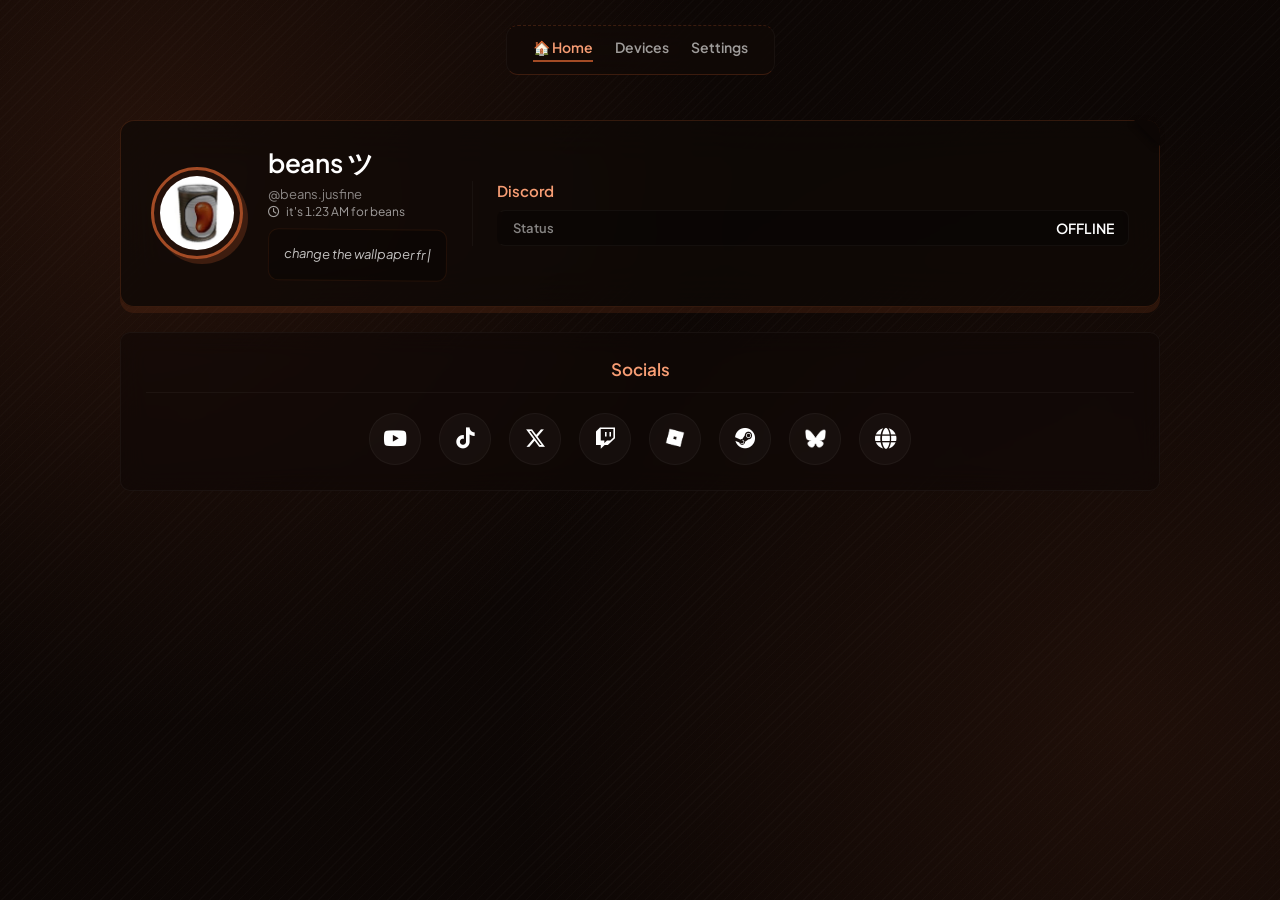
==== commit 670b189e: "added new features and a new Easter egg" ====
--- a/index.html
+++ b/index.html
@@ -4,6 +4,17 @@
     <meta charset="UTF-8">
     <meta name="viewport" content="width=device-width, initial-scale=1.0">
     <title>beans ツ</title>
+    <meta name="description" content="just a can of beans. live Discord status, socials, and more.">
+    <meta name="theme-color" content="#a34b25">
+    <meta property="og:type" content="website">
+    <meta property="og:site_name" content="beans ツ">
+    <meta property="og:title" content="beans ツ">
+    <meta property="og:description" content="just a can of beans. live Discord status, socials, and more.">
+    <meta property="og:url" content="https://beans-jusfine.github.io/">
+    <meta property="og:image" content="https://beans-jusfine.github.io/icons/pfp.png">
+    <meta name="twitter:card" content="summary">
+    <link rel="icon" type="image/png" href="icons/pfp.png">
+    <link rel="apple-touch-icon" href="icons/pfp.png">
     <link rel="preconnect" href="https://fonts.googleapis.com">
     <link rel="preconnect" href="https://fonts.gstatic.com" crossorigin>
     <link href="https://fonts.googleapis.com/css2?family=Fraunces:opsz,wght@9..144,500;9..144,600;9..144,700&family=Inter:wght@400;500;600;700&family=Plus+Jakarta+Sans:wght@400;500;600;700&family=Press+Start+2P&family=Roboto:wght@400;500;700&display=swap" rel="stylesheet">
@@ -29,6 +40,7 @@
             <div class="profile-card-info">
                 <h1 class="profile-name">beans ツ</h1>
                 <p class="profile-tag">@beans.jusfine</p>
+                <p class="profile-clock"><i class="fa-regular fa-clock"></i> <span id="profile-clock-text"></span></p>
                 <div class="quote-bubble">
                     <p data-i18n="quote">"i am just a can of beans, what did you think I was?"</p>
                 </div>
--- a/style.css
+++ b/style.css
@@ -824,3 +824,163 @@
 body.low-end .strip-item:hover {
     transform: none;
 }
+
+.profile-clock {
+    font-size: 12px;
+    opacity: 0.6;
+    margin-top: 2px;
+    font-variant-numeric: tabular-nums;
+}
+
+.profile-clock i {
+    margin-right: 4px;
+}
+
+.btn-link {
+    display: inline-flex;
+    align-items: center;
+    gap: 8px;
+    padding: 10px 20px;
+    background: rgba(var(--accent-rgb), 0.12);
+    border: 1px solid rgba(var(--accent-rgb), 0.45);
+    border-radius: 8px;
+    color: var(--accent-glow);
+    font-size: 14px;
+    font-weight: 600;
+    text-decoration: none;
+    cursor: pointer;
+    transition: background 0.2s ease, border-color 0.2s ease;
+}
+
+.btn-link:hover {
+    background: rgba(var(--accent-rgb), 0.24);
+    border-color: rgba(var(--accent-rgb), 0.7);
+}
+
+.bean-game-canvas {
+    display: block;
+    width: 100%;
+    max-width: 480px;
+    aspect-ratio: 3 / 2;
+    margin: 0 auto;
+    background: var(--overlay-bg);
+    border: 1px solid var(--border-soft);
+    border-radius: 8px;
+    cursor: pointer;
+    outline: none;
+    user-select: none;
+    -webkit-user-select: none;
+}
+
+.bean-game-canvas.playing {
+    cursor: none;
+}
+
+.bean-game-canvas:focus-visible {
+    border-color: rgba(var(--accent-rgb), 0.6);
+}
+
+.bean-game-help {
+    max-width: 480px;
+    margin: 12px auto 0;
+    font-size: 12px;
+    line-height: 1.5;
+    text-align: center;
+    opacity: 0.65;
+}
+
+.bean-game-controls {
+    display: flex;
+    justify-content: center;
+    margin-top: 14px;
+}
+
+.notfound-box {
+    width: 100%;
+    max-width: 560px;
+    justify-self: center;
+    padding: 45px 25px;
+    text-align: center;
+}
+
+.notfound-code {
+    margin-bottom: 14px;
+    font-size: 72px;
+    font-weight: 700;
+    line-height: 1;
+    color: var(--accent-glow);
+}
+
+.notfound-text {
+    max-width: 420px;
+    margin: 0 auto 10px;
+    font-size: 14px;
+    line-height: 1.6;
+    opacity: 0.75;
+}
+
+.notfound-path {
+    margin-bottom: 24px;
+    font-size: 12px;
+    opacity: 0.45;
+    word-break: break-all;
+}
+
+.bean-rain {
+    position: fixed;
+    inset: 0;
+    z-index: 2000;
+    overflow: hidden;
+    pointer-events: none;
+}
+
+.bean-rain-item {
+    position: absolute;
+    top: -60px;
+    animation: beanRainFall linear forwards;
+}
+
+@keyframes beanRainFall {
+    to { transform: translateY(calc(100vh + 120px)) rotate(var(--spin)); }
+}
+
+.secret-toast {
+    position: fixed;
+    bottom: 24px;
+    left: 50%;
+    z-index: 2100;
+    padding: 10px 20px;
+    background: var(--nav-bg);
+    backdrop-filter: blur(var(--blur-nav));
+    -webkit-backdrop-filter: blur(var(--blur-nav));
+    border: 1px solid rgba(var(--accent-rgb), 0.45);
+    border-radius: 10px;
+    font-size: 13px;
+    font-weight: 600;
+    opacity: 0;
+    pointer-events: none;
+    transform: translate(-50%, 10px);
+    transition: opacity 0.3s ease, transform 0.3s ease;
+}
+
+.secret-toast.show {
+    opacity: 1;
+    transform: translate(-50%, 0);
+}
+
+body.no-blur .secret-toast {
+    backdrop-filter: none !important;
+    -webkit-backdrop-filter: none !important;
+}
+
+body.font-pixel .profile-clock { font-size: 9px; }
+body.font-pixel .btn-link { font-size: 10px; }
+body.font-pixel .bean-game-help { font-size: 9px; }
+body.font-pixel .notfound-code { font-size: 40px; }
+body.font-pixel .notfound-text { font-size: 10px; }
+body.font-pixel .notfound-path { font-size: 9px; }
+body.font-pixel .secret-toast { font-size: 10px; }
+
+@media (max-width: 768px) {
+    .notfound-code { font-size: 56px; }
+}
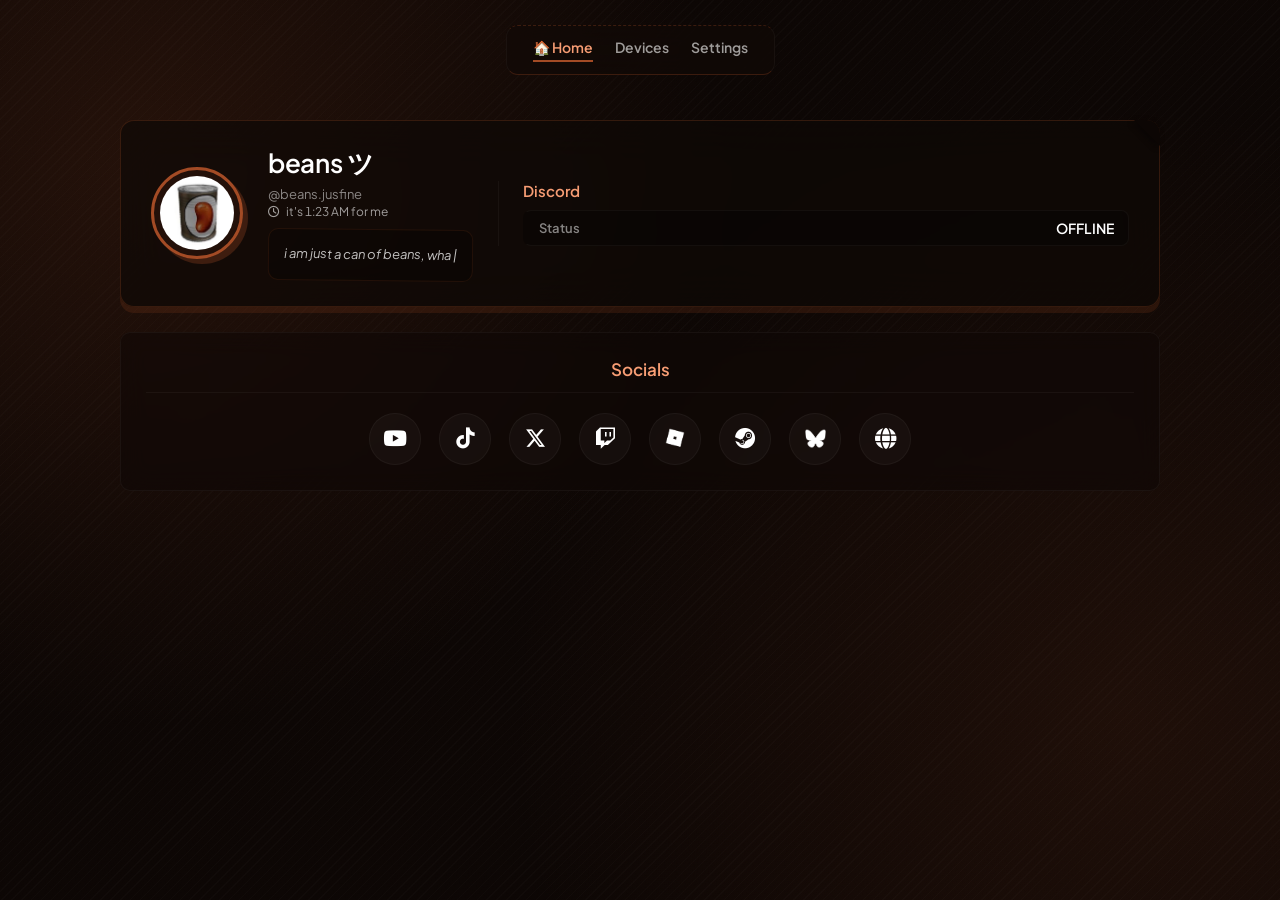
==== commit bcf717f5: "edited my embed" ====
--- a/index.html
+++ b/index.html
@@ -4,12 +4,12 @@
     <meta charset="UTF-8">
     <meta name="viewport" content="width=device-width, initial-scale=1.0">
     <title>beans ツ</title>
-    <meta name="description" content="just a can of beans. live Discord status, socials, and more.">
+    <meta name="description" content="hi welcome to my site, check out my socials below.">
     <meta name="theme-color" content="#a34b25">
     <meta property="og:type" content="website">
     <meta property="og:site_name" content="beans ツ">
     <meta property="og:title" content="beans ツ">
-    <meta property="og:description" content="just a can of beans. live Discord status, socials, and more.">
+    <meta property="og:description" content="hi welcome to my site, check out my socials below.">
     <meta property="og:url" content="https://beans-jusfine.github.io/">
     <meta property="og:image" content="https://beans-jusfine.github.io/icons/pfp.png">
     <meta name="twitter:card" content="summary">
@@ -25,7 +25,7 @@
 <body>
 
     <nav class="nav-bar">
-        <a href="index.html" class="nav-item active" data-i18n="navHome">🏠 Home</a>
+        <a href="./" class="nav-item active" data-i18n="navHome">🏠 Home</a>
         <a href="devices.html" class="nav-item" data-i18n="navDevices">Devices</a>
         <a href="beans-stuff.html" class="nav-item nav-secret" data-i18n="navBeansStuff">🫘 Beans Stuff</a>
         <a href="settings.html" class="nav-item" data-i18n="navSettings">Settings</a>
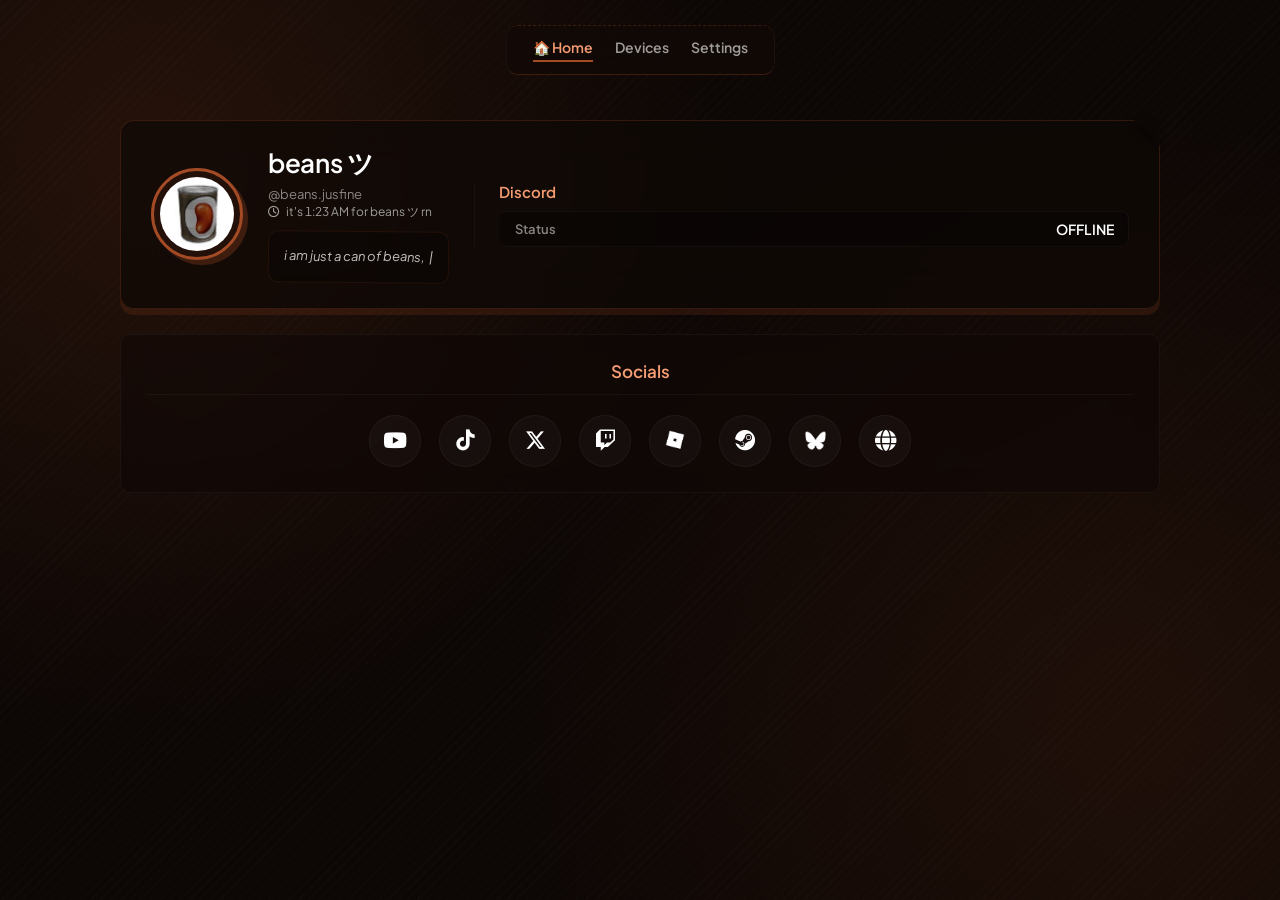
==== commit c4aec8af: "Fix Home navigation to use clean site root" ====
--- a/index.html
+++ b/index.html
@@ -25,7 +25,7 @@
 <body>
 
     <nav class="nav-bar">
-        <a href="./" class="nav-item active" data-i18n="navHome">🏠 Home</a>
+        <a href="/" class="nav-item active" data-i18n="navHome">🏠 Home</a>
         <a href="devices.html" class="nav-item" data-i18n="navDevices">Devices</a>
         <a href="beans-stuff.html" class="nav-item nav-secret" data-i18n="navBeansStuff">🫘 Beans Stuff</a>
         <a href="settings.html" class="nav-item" data-i18n="navSettings">Settings</a>
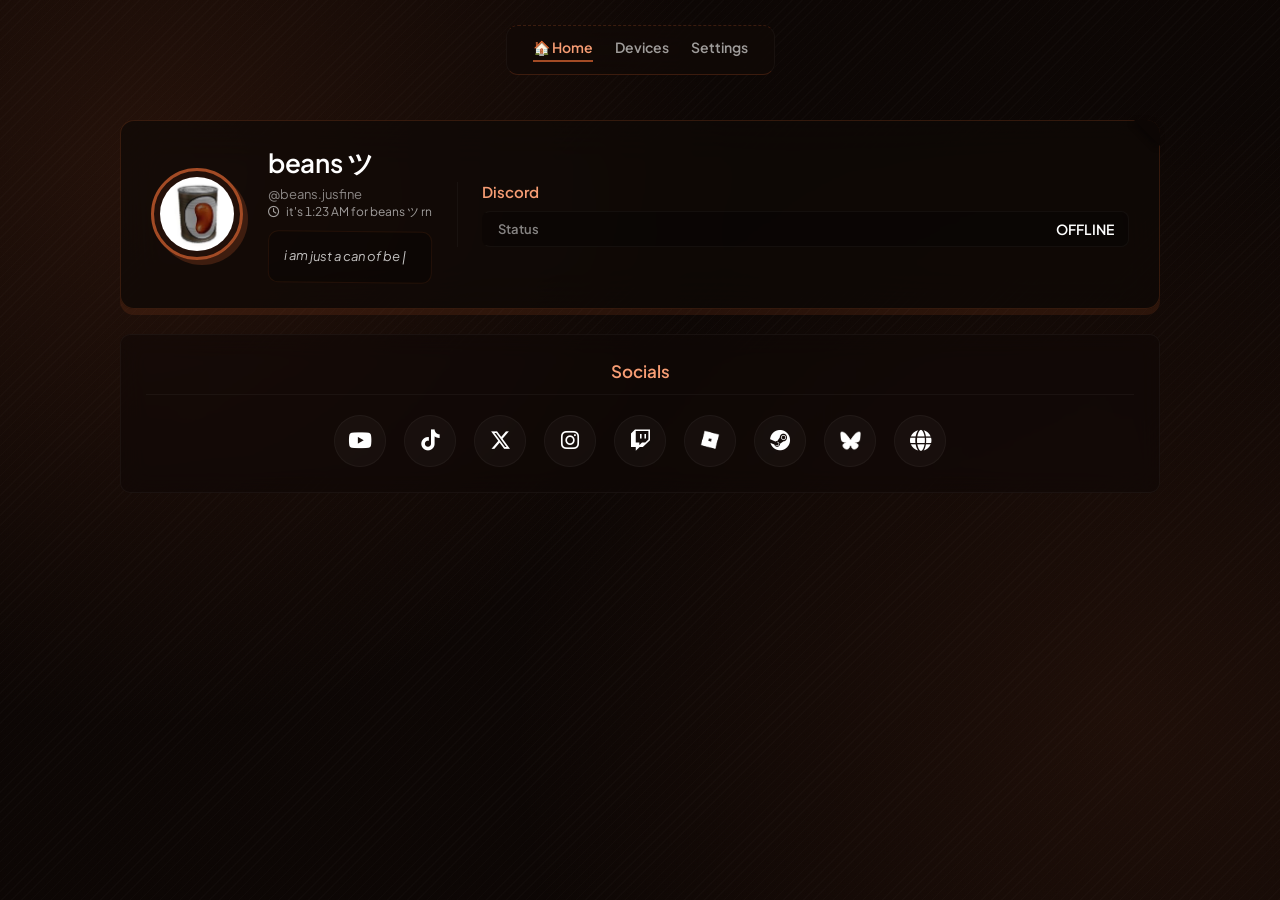
==== commit 6021491c: "added a new social" ====
--- a/index.html
+++ b/index.html
@@ -107,6 +107,10 @@
                             <i class="fa-brands fa-x-twitter"></i>
                             <span class="social-label">X / Twitter</span>
                         </a>
+                        <a href="https://www.instagram.com/beans.jusfine/" target="_blank" rel="noopener noreferrer" class="strip-item">
+                            <i class="fa-brands fa-instagram"></i>
+                            <span class="social-label">Instagram</span>
+                        </a>
                         <a href="https://www.twitch.tv/beansjusfinettv" target="_blank" rel="noopener noreferrer" class="strip-item">
                             <i class="fa-brands fa-twitch"></i>
                             <span class="social-label">Twitch</span>
--- a/style.css
+++ b/style.css
@@ -984,3 +984,538 @@
 @media (max-width: 768px) {
     .notfound-code { font-size: 56px; }
 }
+
+.exp-dialog {
+    margin: auto;
+    padding: 0;
+    width: calc(100% - 32px);
+    max-width: 440px;
+    background: var(--bg-color);
+    color: var(--text-color);
+    border: 1px solid rgba(var(--accent-rgb), 0.4);
+    border-radius: 18px;
+    box-shadow: 0 24px 70px rgba(0, 0, 0, 0.55);
+    animation: expDialogIn 0.2s ease;
+}
+
+.exp-dialog::backdrop {
+    background: rgba(0, 0, 0, 0.55);
+    backdrop-filter: blur(4px);
+    -webkit-backdrop-filter: blur(4px);
+}
+
+body.no-blur .exp-dialog::backdrop {
+    backdrop-filter: none;
+    -webkit-backdrop-filter: none;
+}
+
+@keyframes expDialogIn {
+    from { opacity: 0; transform: translateY(8px) scale(0.98); }
+    to { opacity: 1; transform: none; }
+}
+
+.exp-dialog-body {
+    padding: 26px 24px 20px;
+}
+
+.exp-title {
+    margin-bottom: 14px;
+    font-size: 22px;
+    font-weight: 700;
+    line-height: 1.25;
+}
+
+.exp-text {
+    margin-bottom: 18px;
+    font-size: 14px;
+    line-height: 1.5;
+}
+
+.exp-label {
+    display: block;
+    margin-bottom: 8px;
+    font-size: 14px;
+}
+
+.exp-input {
+    width: 100%;
+    padding: 12px 14px;
+    background: var(--overlay-bg);
+    border: 1px solid rgba(128, 128, 128, 0.55);
+    border-radius: 8px;
+    font-size: 15px;
+    outline: none;
+    transition: border-color 0.2s ease, box-shadow 0.2s ease;
+}
+
+.exp-input:focus {
+    border-color: var(--accent-glow);
+    box-shadow: 0 0 0 2px rgba(var(--accent-rgb), 0.35);
+}
+
+.exp-input.invalid {
+    border-color: #f23f43;
+    box-shadow: 0 0 0 2px rgba(242, 63, 67, 0.3);
+}
+
+.exp-hint {
+    margin-top: 10px;
+    font-size: 13px;
+    opacity: 0.6;
+}
+
+.exp-error {
+    margin-top: 8px;
+    font-size: 13px;
+    color: #ff6b6b;
+}
+
+.exp-error[hidden] {
+    display: none;
+}
+
+.exp-actions {
+    display: flex;
+    justify-content: flex-end;
+    gap: 10px;
+    margin-top: 22px;
+}
+
+.exp-btn {
+    padding: 9px 20px;
+    background: var(--overlay-bg);
+    border: 1px solid rgba(128, 128, 128, 0.4);
+    border-radius: 999px;
+    font-size: 14px;
+    font-weight: 600;
+    cursor: pointer;
+    transition: background 0.2s ease, border-color 0.2s ease;
+}
+
+.exp-btn:hover {
+    border-color: rgba(128, 128, 128, 0.8);
+}
+
+.exp-btn-primary {
+    background: rgba(var(--accent-rgb), 0.18);
+    border-color: rgba(var(--accent-rgb), 0.55);
+    color: var(--accent-glow);
+}
+
+.exp-btn-primary:hover {
+    background: rgba(var(--accent-rgb), 0.3);
+    border-color: rgba(var(--accent-rgb), 0.8);
+}
+
+body.font-pixel .exp-title { font-size: 14px; }
+body.font-pixel .exp-text { font-size: 10px; }
+body.font-pixel .exp-label { font-size: 10px; }
+body.font-pixel .exp-input { font-size: 11px; }
+body.font-pixel .exp-hint { font-size: 9px; }
+body.font-pixel .exp-error { font-size: 9px; }
+body.font-pixel .exp-btn { font-size: 10px; }
+
+
+/* Experimental features re-applied: console, BIOS, low-gravity, Matrix, and CRT modes. */
+/* EXPERIMENTAL REDO RUN 2: Fake BIOS Screen */
+
+/* ===================================================
+   Experimental Mode
+   =================================================== */
+
+.exp-console-badge {
+    position: fixed;
+    right: 18px;
+    bottom: 18px;
+    z-index: 3500;
+    border: 1px solid rgba(var(--accent-rgb), 0.6);
+    background: var(--nav-bg);
+    color: var(--accent-glow);
+    border-radius: 999px;
+    padding: 8px 12px;
+    font: 700 11px/1 var(--font-family);
+    letter-spacing: 1px;
+    cursor: pointer;
+    box-shadow: 0 0 18px rgba(var(--accent-rgb), 0.2);
+    backdrop-filter: blur(12px);
+    -webkit-backdrop-filter: blur(12px);
+}
+
+.exp-console-badge:hover {
+    background: rgba(var(--accent-rgb), 0.2);
+}
+
+.exp-console {
+    position: fixed;
+    left: 50%;
+    bottom: 22px;
+    z-index: 3400;
+    width: min(620px, calc(100vw - 28px));
+    padding: 0;
+    overflow: hidden;
+    border: 1px solid rgba(var(--accent-rgb), 0.55);
+    border-radius: 12px;
+    background: rgba(4, 7, 5, 0.96);
+    box-shadow: 0 20px 60px rgba(0, 0, 0, 0.6), 0 0 28px rgba(var(--accent-rgb), 0.16);
+    font: 13px/1.5 'Courier New', monospace;
+    color: #b8ffc8;
+    opacity: 0;
+    pointer-events: none;
+    transform: translate(-50%, 18px);
+    transition: opacity 0.2s ease, transform 0.2s ease;
+}
+
+.exp-console.open {
+    opacity: 1;
+    pointer-events: auto;
+    transform: translate(-50%, 0);
+}
+
+.exp-console-head {
+    display: flex;
+    justify-content: space-between;
+    align-items: center;
+    padding: 9px 12px;
+    background: rgba(50, 255, 117, 0.08);
+    border-bottom: 1px solid rgba(50, 255, 117, 0.18);
+    color: #6dff96;
+    font-weight: 700;
+}
+
+.exp-console-close {
+    border: 0;
+    background: transparent;
+    color: #b8ffc8;
+    font-size: 20px;
+    cursor: pointer;
+}
+
+.exp-console-output {
+    height: 145px;
+    overflow-y: auto;
+    padding: 10px 12px;
+    white-space: pre-wrap;
+}
+
+.exp-console-line {
+    display: flex;
+    gap: 8px;
+    padding: 10px 12px;
+    border-top: 1px solid rgba(50, 255, 117, 0.14);
+    color: #6dff96;
+}
+
+.exp-console-input {
+    width: 100%;
+    border: 0;
+    outline: 0;
+    background: transparent;
+    color: #d7ffe0;
+    font: inherit;
+}
+
+.exp-console-input::selection {
+    background: rgba(50, 255, 117, 0.25);
+}
+
+body.exp-matrix {
+    position: relative;
+    isolation: isolate;
+}
+
+.exp-matrix-canvas {
+    position: fixed;
+    inset: 0;
+    z-index: -1;
+    width: 100vw;
+    height: 100vh;
+    pointer-events: none;
+    opacity: 0.52;
+    mix-blend-mode: screen;
+}
+
+body.exp-matrix .nav-bar,
+body.exp-matrix .dashboard-container {
+    position: relative;
+    z-index: 2;
+}
+
+/* Matrix mode always keeps the pagebar at the top. */
+body.exp-matrix .nav-bar {
+    top: 25px;
+    bottom: auto;
+}
+
+body.exp-matrix.pagebar-bottom {
+    padding-top: 60px;
+    padding-bottom: 0;
+}
+
+/* EXPERIMENTAL REDO RUN 5: CRT Mode */
+body.exp-crt::after {
+    z-index: 3000;
+    opacity: 0.16;
+    mix-blend-mode: screen;
+}
+
+body.exp-crt::before {
+    opacity: 0.08;
+}
+
+body.exp-crt {
+    filter: saturate(0.82) contrast(1.08);
+}
+
+body.exp-crt .dashboard-container,
+body.exp-crt .nav-bar {
+    text-shadow: 0 0 2px rgba(255, 255, 255, 0.35);
+}
+
+body.exp-crt::after {
+    background-image:
+        repeating-linear-gradient(
+            to bottom,
+            rgba(255, 255, 255, 0.08) 0,
+            rgba(255, 255, 255, 0.08) 1px,
+            transparent 1px,
+            transparent 4px
+        ),
+        radial-gradient(ellipse at center, transparent 55%, rgba(0, 0, 0, 0.65) 100%);
+}
+
+/* EXPERIMENTAL REDO RUN 3: Low-Gravity Mode */
+body.exp-gravity .dashboard-container > *,
+body.exp-gravity .content-stream > *,
+body.exp-gravity .profile-card {
+    animation: experimentalFloat 4.5s ease-in-out infinite;
+}
+
+body.exp-gravity .dashboard-container > *:nth-child(2n) {
+    animation-delay: -1.4s;
+}
+
+body.exp-gravity .dashboard-container > *:nth-child(3n) {
+    animation-delay: -2.7s;
+}
+
+body.exp-gravity .nav-bar {
+    animation: experimentalNavFloat 5s ease-in-out infinite;
+}
+
+@keyframes experimentalFloat {
+    0%, 100% { transform: translate3d(0, 0, 0) rotate(0deg); }
+    25% { transform: translate3d(5px, -8px, 0) rotate(0.35deg); }
+    50% { transform: translate3d(-4px, -15px, 0) rotate(-0.3deg); }
+    75% { transform: translate3d(-6px, -6px, 0) rotate(0.25deg); }
+}
+
+@keyframes experimentalNavFloat {
+    0%, 100% { transform: translateY(0); }
+    50% { transform: translateY(-5px); }
+}
+
+.exp-bios {
+    position: fixed;
+    inset: 0;
+    z-index: 5000;
+    display: flex;
+    align-items: center;
+    justify-content: center;
+    background: #000;
+    color: #d7ffd7;
+    font: 14px/1.7 'Courier New', monospace;
+    cursor: pointer;
+}
+
+.exp-bios-screen {
+    width: min(900px, calc(100vw - 40px));
+    min-height: min(620px, calc(100vh - 80px));
+    padding: 34px;
+    background: #061006;
+    border: 1px solid #4bff70;
+    box-shadow: inset 0 0 50px rgba(75, 255, 112, 0.08), 0 0 35px rgba(75, 255, 112, 0.16);
+}
+
+.exp-bios-title {
+    margin-bottom: 20px;
+    color: #4bff70;
+    font-weight: 700;
+    font-size: 20px;
+}
+
+.exp-bios-cursor {
+    margin-top: 20px;
+    color: #4bff70;
+    animation: biosBlink 0.8s steps(2, start) infinite;
+}
+
+@keyframes biosBlink {
+    50% { opacity: 0; }
+}
+
+body.font-pixel .exp-console,
+body.font-pixel .exp-bios {
+    font-family: 'Courier New', monospace;
+}
+
+@media (max-width: 768px) {
+    .exp-console {
+        bottom: 14px;
+    }
+
+    .exp-console-badge {
+        right: 12px;
+        bottom: 12px;
+    }
+
+    .exp-bios-screen {
+        padding: 22px;
+        min-height: calc(100vh - 40px);
+    }
+}
+
+/* Animated Beans wallpaper effect inspired by the supplied video reference. */
+body.wallpaper-beans::before {
+    opacity: 0.22;
+    background-size: 115% 115%;
+    animation: beansWallpaperDrift 18s ease-in-out infinite alternate;
+    transform-origin: center center;
+}
+
+@keyframes beansWallpaperDrift {
+    0% { background-position: 46% 48%; transform: scale(1); }
+    50% { background-position: 54% 52%; transform: scale(1.035); }
+    100% { background-position: 48% 56%; transform: scale(1.07); }
+}
+
+.beans-wallpaper-fx {
+    position: fixed;
+    inset: 0;
+    z-index: -1;
+    overflow: hidden;
+    pointer-events: none;
+}
+
+.beans-wallpaper-bean {
+    position: absolute;
+    top: -48px;
+    font-size: var(--size);
+    filter: drop-shadow(0 2px 3px rgba(0, 0, 0, 0.25));
+    opacity: 0;
+    animation: beansWallpaperBeanFlight var(--duration) linear var(--delay) infinite;
+}
+
+@keyframes beansWallpaperBeanFlight {
+    0% { transform: translate3d(0, -60px, 0) rotate(-20deg); opacity: 0; }
+    10% { opacity: 0.72; }
+    55% { transform: translate3d(var(--drift), 54vh, 0) rotate(160deg); opacity: 0.55; }
+    100% { transform: translate3d(calc(var(--drift) * -0.55), 112vh, 0) rotate(340deg); opacity: 0; }
+}
+
+body.reduced-motion .beans-wallpaper-bean,
+body.no-wallpaper-blur .beans-wallpaper-bean {
+    display: none;
+}
+
+
+/* Secret classic UI unlocked by clicking the PFP 20 times. */
+body.secret-classic-ui {
+    background-color: var(--bg-color);
+    background-image:
+        radial-gradient(circle at 50% 18%, rgba(var(--accent-rgb), 0.22), transparent 32%),
+        radial-gradient(circle at 20% 90%, rgba(var(--accent-rgb), 0.14), transparent 38%),
+        linear-gradient(180deg, rgba(var(--accent-rgb), 0.08), rgba(0, 0, 0, 0.08));
+    padding-top: 95px;
+}
+
+body.secret-classic-ui::before {
+    z-index: -1;
+    background-image: url('icons/beans-extended.jpg');
+    background-size: 100% 100%;
+    background-position: center;
+    background-repeat: no-repeat;
+    opacity: 0.22;
+    filter: none;
+    transform: scale(1.01);
+    animation: secretBeansBackdrop 18s ease-in-out infinite alternate;
+}
+
+body.secret-classic-ui::after {
+    z-index: -1;
+    background:
+        radial-gradient(circle at 50% 28%, rgba(var(--accent-rgb), 0.30), transparent 28%),
+        radial-gradient(circle at 50% 60%, rgba(var(--accent-rgb), 0.10), transparent 42%);
+    opacity: 0.68;
+    mix-blend-mode: screen;
+}
+
+body.secret-classic-ui .nav-bar {
+    top: 20px;
+    left: 50%;
+    transform: translateX(-50%);
+    background: color-mix(in srgb, var(--nav-bg) 88%, var(--accent) 12%);
+    border: 1px solid rgba(var(--accent-rgb), 0.34);
+    box-shadow: 0 10px 28px rgba(0, 0, 0, 0.30);
+    backdrop-filter: blur(20px) saturate(145%);
+    -webkit-backdrop-filter: blur(20px) saturate(145%);
+}
+
+body.secret-classic-ui .dashboard-container {
+    max-width: 1060px;
+    padding: 18px 14px 24px;
+    background: color-mix(in srgb, var(--box-bg) 88%, var(--accent) 12%);
+    border: 1px solid rgba(var(--accent-rgb), 0.26);
+    border-radius: 16px;
+    box-shadow:
+        0 24px 70px rgba(0, 0, 0, 0.32),
+        inset 0 1px 0 rgba(255, 255, 255, 0.08);
+    backdrop-filter: blur(18px) saturate(130%);
+    -webkit-backdrop-filter: blur(18px) saturate(130%);
+}
+
+body.secret-classic-ui .profile-card,
+body.secret-classic-ui .dash-box {
+    background: color-mix(in srgb, var(--card-bg) 88%, var(--accent) 12%);
+    border-color: rgba(var(--accent-rgb), 0.24);
+    box-shadow:
+        0 12px 34px rgba(0, 0, 0, 0.22),
+        inset 0 1px 0 rgba(255, 255, 255, 0.06);
+}
+
+body.secret-classic-ui .quote-bubble,
+body.secret-classic-ui .setting-row,
+body.secret-classic-ui .spec-item {
+    background: color-mix(in srgb, var(--overlay-bg) 82%, var(--accent) 18%);
+    border-color: rgba(var(--accent-rgb), 0.18);
+}
+
+body.secret-classic-ui .profile-card .avatar-ring {
+    border-color: var(--accent);
+    box-shadow:
+        0 0 0 4px rgba(var(--accent-rgb), 0.18),
+        0 0 28px rgba(var(--accent-rgb), 0.28);
+}
+
+body.secret-classic-ui .box-title,
+body.secret-classic-ui .profile-name,
+body.secret-classic-ui .profile-tag,
+body.secret-classic-ui .node-label,
+body.secret-classic-ui .node-value {
+    text-shadow: 0 2px 14px rgba(0, 0, 0, 0.38);
+}
+
+@keyframes secretBeansBackdrop {
+    0% { transform: scale(1.04); background-position: 48% 46%; }
+    50% { transform: scale(1.075); background-position: 52% 50%; }
+    100% { transform: scale(1.10); background-position: 47% 54%; }
+}
+
+@media (max-width: 768px) {
+    body.secret-classic-ui {
+        padding-top: 86px;
+    }
+
+    body.secret-classic-ui .dashboard-container {
+        padding: 12px 8px 18px;
+    }
+}
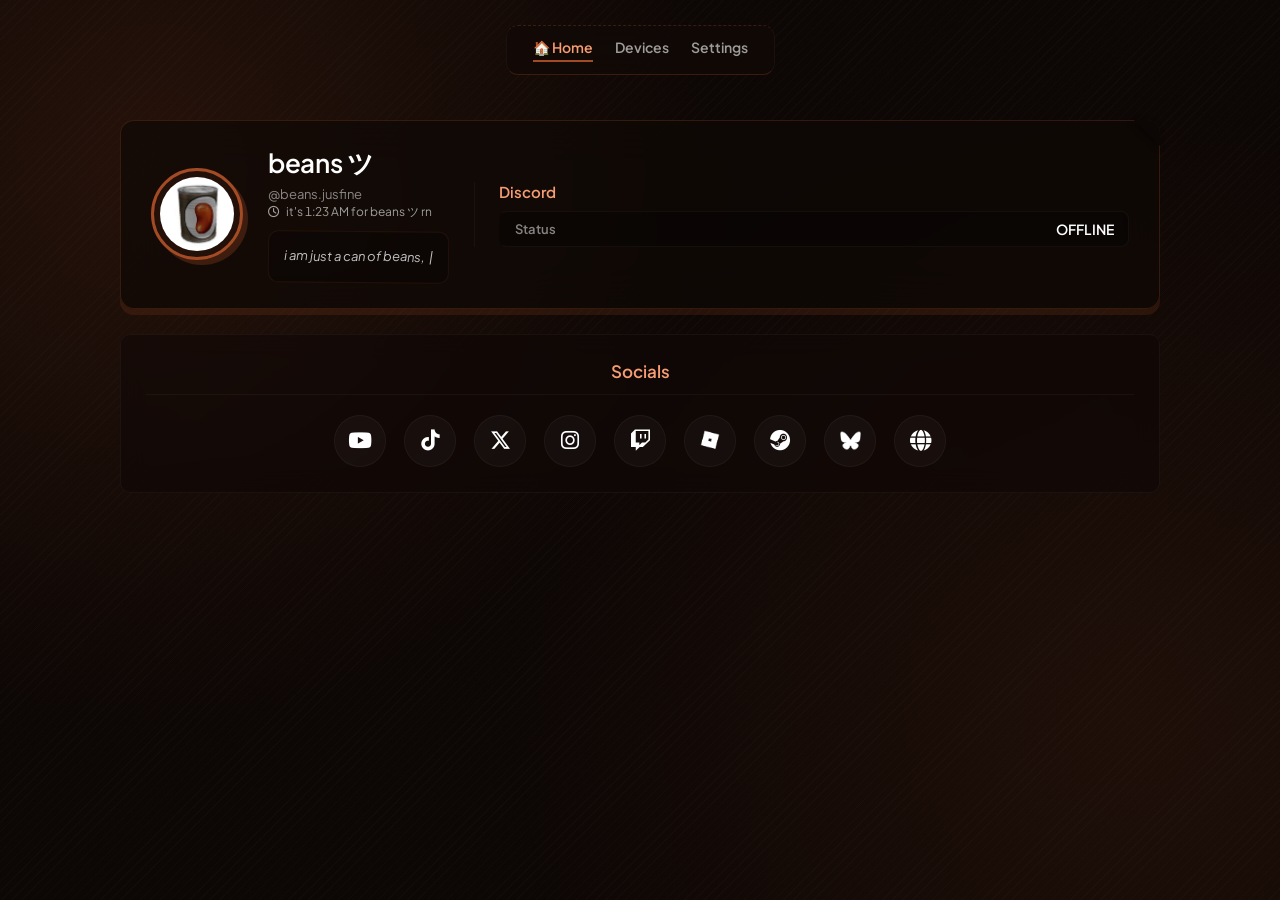
==== commit 1016588e: "Add Halloween-only Jacquard spooky font" ====
--- a/index.html
+++ b/index.html
@@ -18,6 +18,7 @@
     <link rel="preconnect" href="https://fonts.googleapis.com">
     <link rel="preconnect" href="https://fonts.gstatic.com" crossorigin>
     <link href="https://fonts.googleapis.com/css2?family=Fraunces:opsz,wght@9..144,500;9..144,600;9..144,700&family=Inter:wght@400;500;600;700&family=Plus+Jakarta+Sans:wght@400;500;600;700&family=Press+Start+2P&family=Roboto:wght@400;500;700&display=swap" rel="stylesheet">
+    <link href="https://fonts.googleapis.com/css2?family=Jacquard+12&display=swap" rel="stylesheet">
     <link rel="stylesheet" href="https://cdnjs.cloudflare.com/ajax/libs/font-awesome/6.5.2/css/all.min.css">
     <link rel="stylesheet" href="./style.css">
     <noscript><style>body { opacity: 1 !important; }</style></noscript>
--- a/style.css
+++ b/style.css
@@ -190,46 +190,6 @@
     position: relative;
     cursor: pointer;
     transition: border-color 0.4s ease, box-shadow 0.4s ease;
-}
-
-@keyframes beanWobble {
-    0% { transform: scale(1) rotate(0deg); }
-    25% { transform: scale(0.92, 1.08) rotate(-4deg); }
-    50% { transform: scale(1.06, 0.94) rotate(3deg); }
-    75% { transform: scale(0.97, 1.03) rotate(-2deg); }
-    100% { transform: scale(1) rotate(0deg); }
-}
-
-.avatar-ring.wobble {
-    animation: beanWobble 0.6s ease;
-}
-
-@keyframes beanFall {
-    0% { transform: rotate(0deg); }
-    15% { transform: rotate(-8deg); }
-    30% { transform: rotate(-3deg); }
-    70% { transform: rotate(96deg); }
-    85% { transform: rotate(84deg); }
-    100% { transform: rotate(90deg); }
-}
-
-.avatar-ring.fallen .profile-avatar {
-    transform: rotate(90deg);
-    animation: beanFall 1.1s ease-in-out forwards;
-}
-
-@keyframes beanFloat {
-    0% { transform: translate(0, 0) scale(0.6); opacity: 0; }
-    15% { opacity: 1; }
-    100% { transform: translate(var(--tx), -70px) scale(1); opacity: 0; }
-}
-
-.bean-particle {
-    position: absolute;
-    font-size: 18px;
-    pointer-events: none;
-    animation: beanFloat 1s ease-out forwards;
-    z-index: 5;
 }
 
 .avatar-ring.online {
@@ -1116,264 +1076,6 @@
 body.font-pixel .exp-btn { font-size: 10px; }
 
 
-/* Experimental features re-applied: console, BIOS, low-gravity, Matrix, and CRT modes. */
-/* EXPERIMENTAL REDO RUN 2: Fake BIOS Screen */
-
-/* ===================================================
-   Experimental Mode
-   =================================================== */
-
-.exp-console-badge {
-    position: fixed;
-    right: 18px;
-    bottom: 18px;
-    z-index: 3500;
-    border: 1px solid rgba(var(--accent-rgb), 0.6);
-    background: var(--nav-bg);
-    color: var(--accent-glow);
-    border-radius: 999px;
-    padding: 8px 12px;
-    font: 700 11px/1 var(--font-family);
-    letter-spacing: 1px;
-    cursor: pointer;
-    box-shadow: 0 0 18px rgba(var(--accent-rgb), 0.2);
-    backdrop-filter: blur(12px);
-    -webkit-backdrop-filter: blur(12px);
-}
-
-.exp-console-badge:hover {
-    background: rgba(var(--accent-rgb), 0.2);
-}
-
-.exp-console {
-    position: fixed;
-    left: 50%;
-    bottom: 22px;
-    z-index: 3400;
-    width: min(620px, calc(100vw - 28px));
-    padding: 0;
-    overflow: hidden;
-    border: 1px solid rgba(var(--accent-rgb), 0.55);
-    border-radius: 12px;
-    background: rgba(4, 7, 5, 0.96);
-    box-shadow: 0 20px 60px rgba(0, 0, 0, 0.6), 0 0 28px rgba(var(--accent-rgb), 0.16);
-    font: 13px/1.5 'Courier New', monospace;
-    color: #b8ffc8;
-    opacity: 0;
-    pointer-events: none;
-    transform: translate(-50%, 18px);
-    transition: opacity 0.2s ease, transform 0.2s ease;
-}
-
-.exp-console.open {
-    opacity: 1;
-    pointer-events: auto;
-    transform: translate(-50%, 0);
-}
-
-.exp-console-head {
-    display: flex;
-    justify-content: space-between;
-    align-items: center;
-    padding: 9px 12px;
-    background: rgba(50, 255, 117, 0.08);
-    border-bottom: 1px solid rgba(50, 255, 117, 0.18);
-    color: #6dff96;
-    font-weight: 700;
-}
-
-.exp-console-close {
-    border: 0;
-    background: transparent;
-    color: #b8ffc8;
-    font-size: 20px;
-    cursor: pointer;
-}
-
-.exp-console-output {
-    height: 145px;
-    overflow-y: auto;
-    padding: 10px 12px;
-    white-space: pre-wrap;
-}
-
-.exp-console-line {
-    display: flex;
-    gap: 8px;
-    padding: 10px 12px;
-    border-top: 1px solid rgba(50, 255, 117, 0.14);
-    color: #6dff96;
-}
-
-.exp-console-input {
-    width: 100%;
-    border: 0;
-    outline: 0;
-    background: transparent;
-    color: #d7ffe0;
-    font: inherit;
-}
-
-.exp-console-input::selection {
-    background: rgba(50, 255, 117, 0.25);
-}
-
-body.exp-matrix {
-    position: relative;
-    isolation: isolate;
-}
-
-.exp-matrix-canvas {
-    position: fixed;
-    inset: 0;
-    z-index: -1;
-    width: 100vw;
-    height: 100vh;
-    pointer-events: none;
-    opacity: 0.52;
-    mix-blend-mode: screen;
-}
-
-body.exp-matrix .nav-bar,
-body.exp-matrix .dashboard-container {
-    position: relative;
-    z-index: 2;
-}
-
-/* Matrix mode always keeps the pagebar at the top. */
-body.exp-matrix .nav-bar {
-    top: 25px;
-    bottom: auto;
-}
-
-body.exp-matrix.pagebar-bottom {
-    padding-top: 60px;
-    padding-bottom: 0;
-}
-
-/* EXPERIMENTAL REDO RUN 5: CRT Mode */
-body.exp-crt::after {
-    z-index: 3000;
-    opacity: 0.16;
-    mix-blend-mode: screen;
-}
-
-body.exp-crt::before {
-    opacity: 0.08;
-}
-
-body.exp-crt {
-    filter: saturate(0.82) contrast(1.08);
-}
-
-body.exp-crt .dashboard-container,
-body.exp-crt .nav-bar {
-    text-shadow: 0 0 2px rgba(255, 255, 255, 0.35);
-}
-
-body.exp-crt::after {
-    background-image:
-        repeating-linear-gradient(
-            to bottom,
-            rgba(255, 255, 255, 0.08) 0,
-            rgba(255, 255, 255, 0.08) 1px,
-            transparent 1px,
-            transparent 4px
-        ),
-        radial-gradient(ellipse at center, transparent 55%, rgba(0, 0, 0, 0.65) 100%);
-}
-
-/* EXPERIMENTAL REDO RUN 3: Low-Gravity Mode */
-body.exp-gravity .dashboard-container > *,
-body.exp-gravity .content-stream > *,
-body.exp-gravity .profile-card {
-    animation: experimentalFloat 4.5s ease-in-out infinite;
-}
-
-body.exp-gravity .dashboard-container > *:nth-child(2n) {
-    animation-delay: -1.4s;
-}
-
-body.exp-gravity .dashboard-container > *:nth-child(3n) {
-    animation-delay: -2.7s;
-}
-
-body.exp-gravity .nav-bar {
-    animation: experimentalNavFloat 5s ease-in-out infinite;
-}
-
-@keyframes experimentalFloat {
-    0%, 100% { transform: translate3d(0, 0, 0) rotate(0deg); }
-    25% { transform: translate3d(5px, -8px, 0) rotate(0.35deg); }
-    50% { transform: translate3d(-4px, -15px, 0) rotate(-0.3deg); }
-    75% { transform: translate3d(-6px, -6px, 0) rotate(0.25deg); }
-}
-
-@keyframes experimentalNavFloat {
-    0%, 100% { transform: translateY(0); }
-    50% { transform: translateY(-5px); }
-}
-
-.exp-bios {
-    position: fixed;
-    inset: 0;
-    z-index: 5000;
-    display: flex;
-    align-items: center;
-    justify-content: center;
-    background: #000;
-    color: #d7ffd7;
-    font: 14px/1.7 'Courier New', monospace;
-    cursor: pointer;
-}
-
-.exp-bios-screen {
-    width: min(900px, calc(100vw - 40px));
-    min-height: min(620px, calc(100vh - 80px));
-    padding: 34px;
-    background: #061006;
-    border: 1px solid #4bff70;
-    box-shadow: inset 0 0 50px rgba(75, 255, 112, 0.08), 0 0 35px rgba(75, 255, 112, 0.16);
-}
-
-.exp-bios-title {
-    margin-bottom: 20px;
-    color: #4bff70;
-    font-weight: 700;
-    font-size: 20px;
-}
-
-.exp-bios-cursor {
-    margin-top: 20px;
-    color: #4bff70;
-    animation: biosBlink 0.8s steps(2, start) infinite;
-}
-
-@keyframes biosBlink {
-    50% { opacity: 0; }
-}
-
-body.font-pixel .exp-console,
-body.font-pixel .exp-bios {
-    font-family: 'Courier New', monospace;
-}
-
-@media (max-width: 768px) {
-    .exp-console {
-        bottom: 14px;
-    }
-
-    .exp-console-badge {
-        right: 12px;
-        bottom: 12px;
-    }
-
-    .exp-bios-screen {
-        padding: 22px;
-        min-height: calc(100vh - 40px);
-    }
-}
-
 /* Animated Beans wallpaper effect inspired by the supplied video reference. */
 body.wallpaper-beans::before {
     opacity: 0.22;
@@ -1418,104 +1120,80 @@
 }
 
 
-/* Secret classic UI unlocked by clicking the PFP 20 times. */
-body.secret-classic-ui {
-    background-color: var(--bg-color);
-    background-image:
-        radial-gradient(circle at 50% 18%, rgba(var(--accent-rgb), 0.22), transparent 32%),
-        radial-gradient(circle at 20% 90%, rgba(var(--accent-rgb), 0.14), transparent 38%),
-        linear-gradient(180deg, rgba(var(--accent-rgb), 0.08), rgba(0, 0, 0, 0.08));
-    padding-top: 95px;
-}
-
-body.secret-classic-ui::before {
-    z-index: -1;
-    background-image: url('icons/beans-extended.jpg');
-    background-size: 100% 100%;
-    background-position: center;
-    background-repeat: no-repeat;
-    opacity: 0.22;
-    filter: none;
-    transform: scale(1.01);
-    animation: secretBeansBackdrop 18s ease-in-out infinite alternate;
-}
-
-body.secret-classic-ui::after {
-    z-index: -1;
-    background:
-        radial-gradient(circle at 50% 28%, rgba(var(--accent-rgb), 0.30), transparent 28%),
-        radial-gradient(circle at 50% 60%, rgba(var(--accent-rgb), 0.10), transparent 42%);
-    opacity: 0.68;
-    mix-blend-mode: screen;
-}
-
-body.secret-classic-ui .nav-bar {
-    top: 20px;
-    left: 50%;
-    transform: translateX(-50%);
-    background: color-mix(in srgb, var(--nav-bg) 88%, var(--accent) 12%);
-    border: 1px solid rgba(var(--accent-rgb), 0.34);
-    box-shadow: 0 10px 28px rgba(0, 0, 0, 0.30);
-    backdrop-filter: blur(20px) saturate(145%);
-    -webkit-backdrop-filter: blur(20px) saturate(145%);
-}
-
-body.secret-classic-ui .dashboard-container {
-    max-width: 1060px;
-    padding: 18px 14px 24px;
-    background: color-mix(in srgb, var(--box-bg) 88%, var(--accent) 12%);
-    border: 1px solid rgba(var(--accent-rgb), 0.26);
-    border-radius: 16px;
-    box-shadow:
-        0 24px 70px rgba(0, 0, 0, 0.32),
-        inset 0 1px 0 rgba(255, 255, 255, 0.08);
-    backdrop-filter: blur(18px) saturate(130%);
-    -webkit-backdrop-filter: blur(18px) saturate(130%);
-}
-
-body.secret-classic-ui .profile-card,
-body.secret-classic-ui .dash-box {
-    background: color-mix(in srgb, var(--card-bg) 88%, var(--accent) 12%);
-    border-color: rgba(var(--accent-rgb), 0.24);
-    box-shadow:
-        0 12px 34px rgba(0, 0, 0, 0.22),
-        inset 0 1px 0 rgba(255, 255, 255, 0.06);
-}
-
-body.secret-classic-ui .quote-bubble,
-body.secret-classic-ui .setting-row,
-body.secret-classic-ui .spec-item {
-    background: color-mix(in srgb, var(--overlay-bg) 82%, var(--accent) 18%);
-    border-color: rgba(var(--accent-rgb), 0.18);
-}
-
-body.secret-classic-ui .profile-card .avatar-ring {
-    border-color: var(--accent);
-    box-shadow:
-        0 0 0 4px rgba(var(--accent-rgb), 0.18),
-        0 0 28px rgba(var(--accent-rgb), 0.28);
-}
-
-body.secret-classic-ui .box-title,
-body.secret-classic-ui .profile-name,
-body.secret-classic-ui .profile-tag,
-body.secret-classic-ui .node-label,
-body.secret-classic-ui .node-value {
-    text-shadow: 0 2px 14px rgba(0, 0, 0, 0.38);
-}
-
-@keyframes secretBeansBackdrop {
-    0% { transform: scale(1.04); background-position: 48% 46%; }
-    50% { transform: scale(1.075); background-position: 52% 50%; }
-    100% { transform: scale(1.10); background-position: 47% 54%; }
-}
-
-@media (max-width: 768px) {
-    body.secret-classic-ui {
-        padding-top: 86px;
+
+
+/* Halloween Easter egg: falling seasonal emoji */
+.halloween-rain {
+    position: fixed;
+    inset: 0;
+    z-index: 2000;
+    overflow: hidden;
+    pointer-events: none;
+}
+
+.halloween-rain-item {
+    position: absolute;
+    top: -64px;
+    line-height: 1;
+    user-select: none;
+    filter: drop-shadow(0 2px 4px rgba(0, 0, 0, 0.28));
+    animation: halloweenRainFall linear forwards;
+}
+
+@keyframes halloweenRainFall {
+    to {
+        transform: translate3d(var(--sway, 30px), calc(100vh + 100px), 0) rotate(var(--spin));
     }
-
-    body.secret-classic-ui .dashboard-container {
-        padding: 12px 8px 18px;
+}
+
+body.reduced-motion .halloween-rain {
+    display: none;
+}
+
+
+/* Click burst from the profile can: beans normally, spooky icons in Halloween mode. */
+.can-burst-layer {
+    position: fixed;
+    inset: 0;
+    z-index: 2300;
+    overflow: hidden;
+    pointer-events: none;
+}
+
+.can-burst-item {
+    position: absolute;
+    display: block;
+    line-height: 1;
+    opacity: 0;
+    user-select: none;
+    filter: drop-shadow(0 2px 4px rgba(0, 0, 0, 0.28));
+    animation: canBurstFly 1.05s cubic-bezier(0.18, 0.72, 0.3, 1) both;
+}
+
+@keyframes canBurstFly {
+    0% {
+        opacity: 0;
+        transform: translate(-50%, -50%) translate(0, 0) scale(0.35) rotate(0deg);
     }
-}
+    14% {
+        opacity: 1;
+        transform: translate(-50%, -50%) translate(0, 0) scale(1.12) rotate(0deg);
+    }
+    100% {
+        opacity: 0;
+        transform: translate(-50%, -50%) translate(var(--burst-x), var(--burst-y)) scale(0.82) rotate(var(--burst-spin));
+    }
+}
+
+body.reduced-motion .can-burst-layer {
+    display: none;
+}
+
+
+/* Halloween-only spooky typeface: Jacquard 12 (pixel Gothic / Blackletter). */
+body.halloween-spooky-font,
+body.halloween-spooky-font *:not(i):not(svg):not(path):not(.halloween-rain-item):not(.can-burst-item) {
+    font-family: 'Jacquard 12', serif !important;
+    font-weight: 400 !important;
+    letter-spacing: normal;
+}
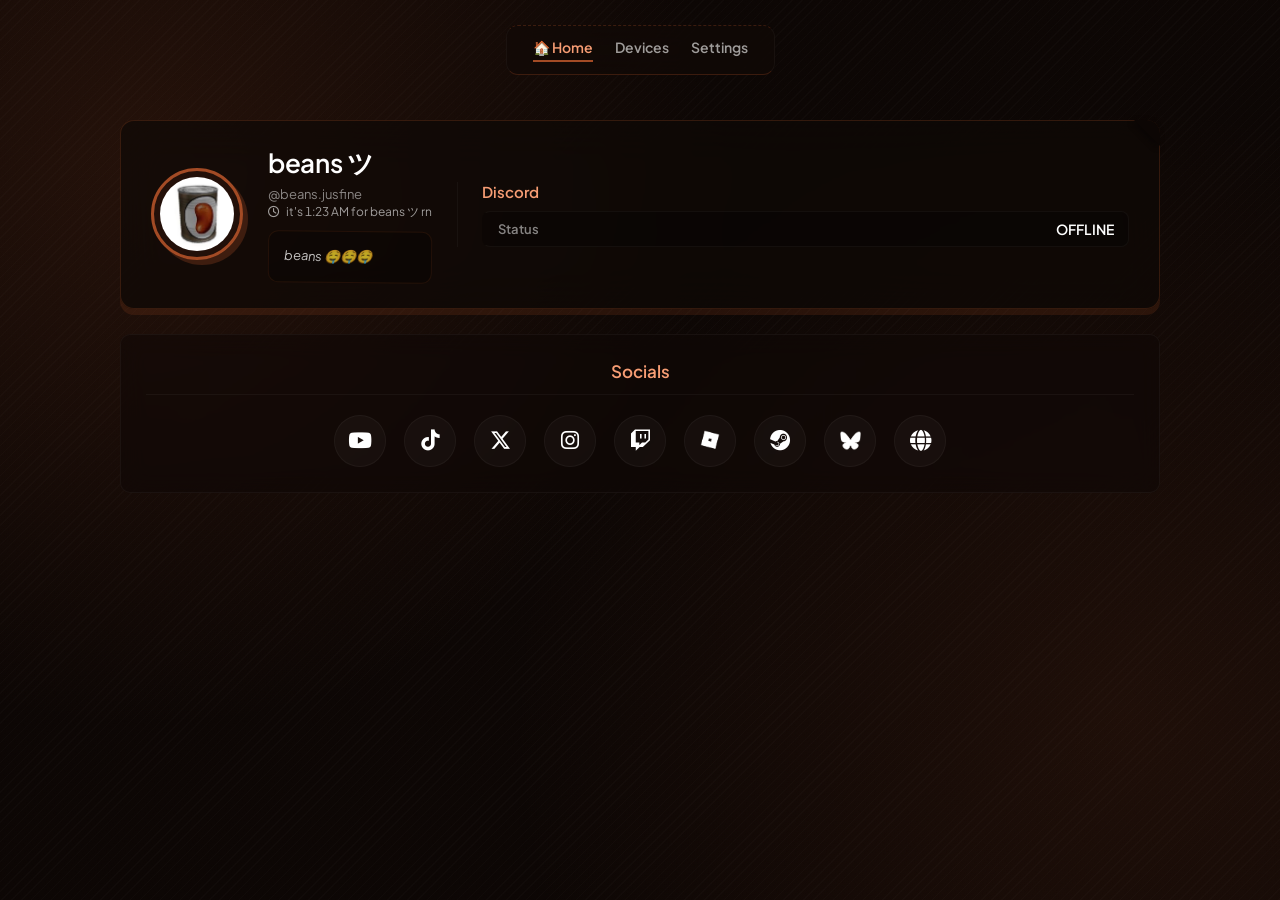
==== commit 0b324285: "Replace Halloween Easter egg with Christmas joy mode" ====
--- a/index.html
+++ b/index.html
@@ -18,7 +18,6 @@
     <link rel="preconnect" href="https://fonts.googleapis.com">
     <link rel="preconnect" href="https://fonts.gstatic.com" crossorigin>
     <link href="https://fonts.googleapis.com/css2?family=Fraunces:opsz,wght@9..144,500;9..144,600;9..144,700&family=Inter:wght@400;500;600;700&family=Plus+Jakarta+Sans:wght@400;500;600;700&family=Press+Start+2P&family=Roboto:wght@400;500;700&display=swap" rel="stylesheet">
-    <link href="https://fonts.googleapis.com/css2?family=Jacquard+12&display=swap" rel="stylesheet">
     <link rel="stylesheet" href="https://cdnjs.cloudflare.com/ajax/libs/font-awesome/6.5.2/css/all.min.css">
     <link rel="stylesheet" href="./style.css">
     <noscript><style>body { opacity: 1 !important; }</style></noscript>
--- a/style.css
+++ b/style.css
@@ -1122,8 +1122,9 @@
 
 
 
-/* Halloween Easter egg: falling seasonal emoji */
-.halloween-rain {
+/* Seasonal emoji rain effect. */
+/* Christmas emoji rain effect. */
+.christmas-rain {
     position: fixed;
     inset: 0;
     z-index: 2000;
@@ -1131,27 +1132,27 @@
     pointer-events: none;
 }
 
-.halloween-rain-item {
+.christmas-rain-item {
     position: absolute;
     top: -64px;
     line-height: 1;
     user-select: none;
     filter: drop-shadow(0 2px 4px rgba(0, 0, 0, 0.28));
-    animation: halloweenRainFall linear forwards;
-}
-
-@keyframes halloweenRainFall {
+    animation: christmasRainFall linear forwards;
+}
+
+@keyframes christmasRainFall {
     to {
         transform: translate3d(var(--sway, 30px), calc(100vh + 100px), 0) rotate(var(--spin));
     }
 }
 
-body.reduced-motion .halloween-rain {
+body.reduced-motion .christmas-rain {
     display: none;
 }
 
 
-/* Click burst from the profile can: beans normally, spooky icons in Halloween mode. */
+/* Click burst from the profile can: beans normally, Christmas icons in seasonal mode. */
 .can-burst-layer {
     position: fixed;
     inset: 0;
@@ -1188,12 +1189,3 @@
 body.reduced-motion .can-burst-layer {
     display: none;
 }
-
-
-/* Halloween-only spooky typeface: Jacquard 12 (pixel Gothic / Blackletter). */
-body.halloween-spooky-font,
-body.halloween-spooky-font *:not(i):not(svg):not(path):not(.halloween-rain-item):not(.can-burst-item) {
-    font-family: 'Jacquard 12', serif !important;
-    font-weight: 400 !important;
-    letter-spacing: normal;
-}
